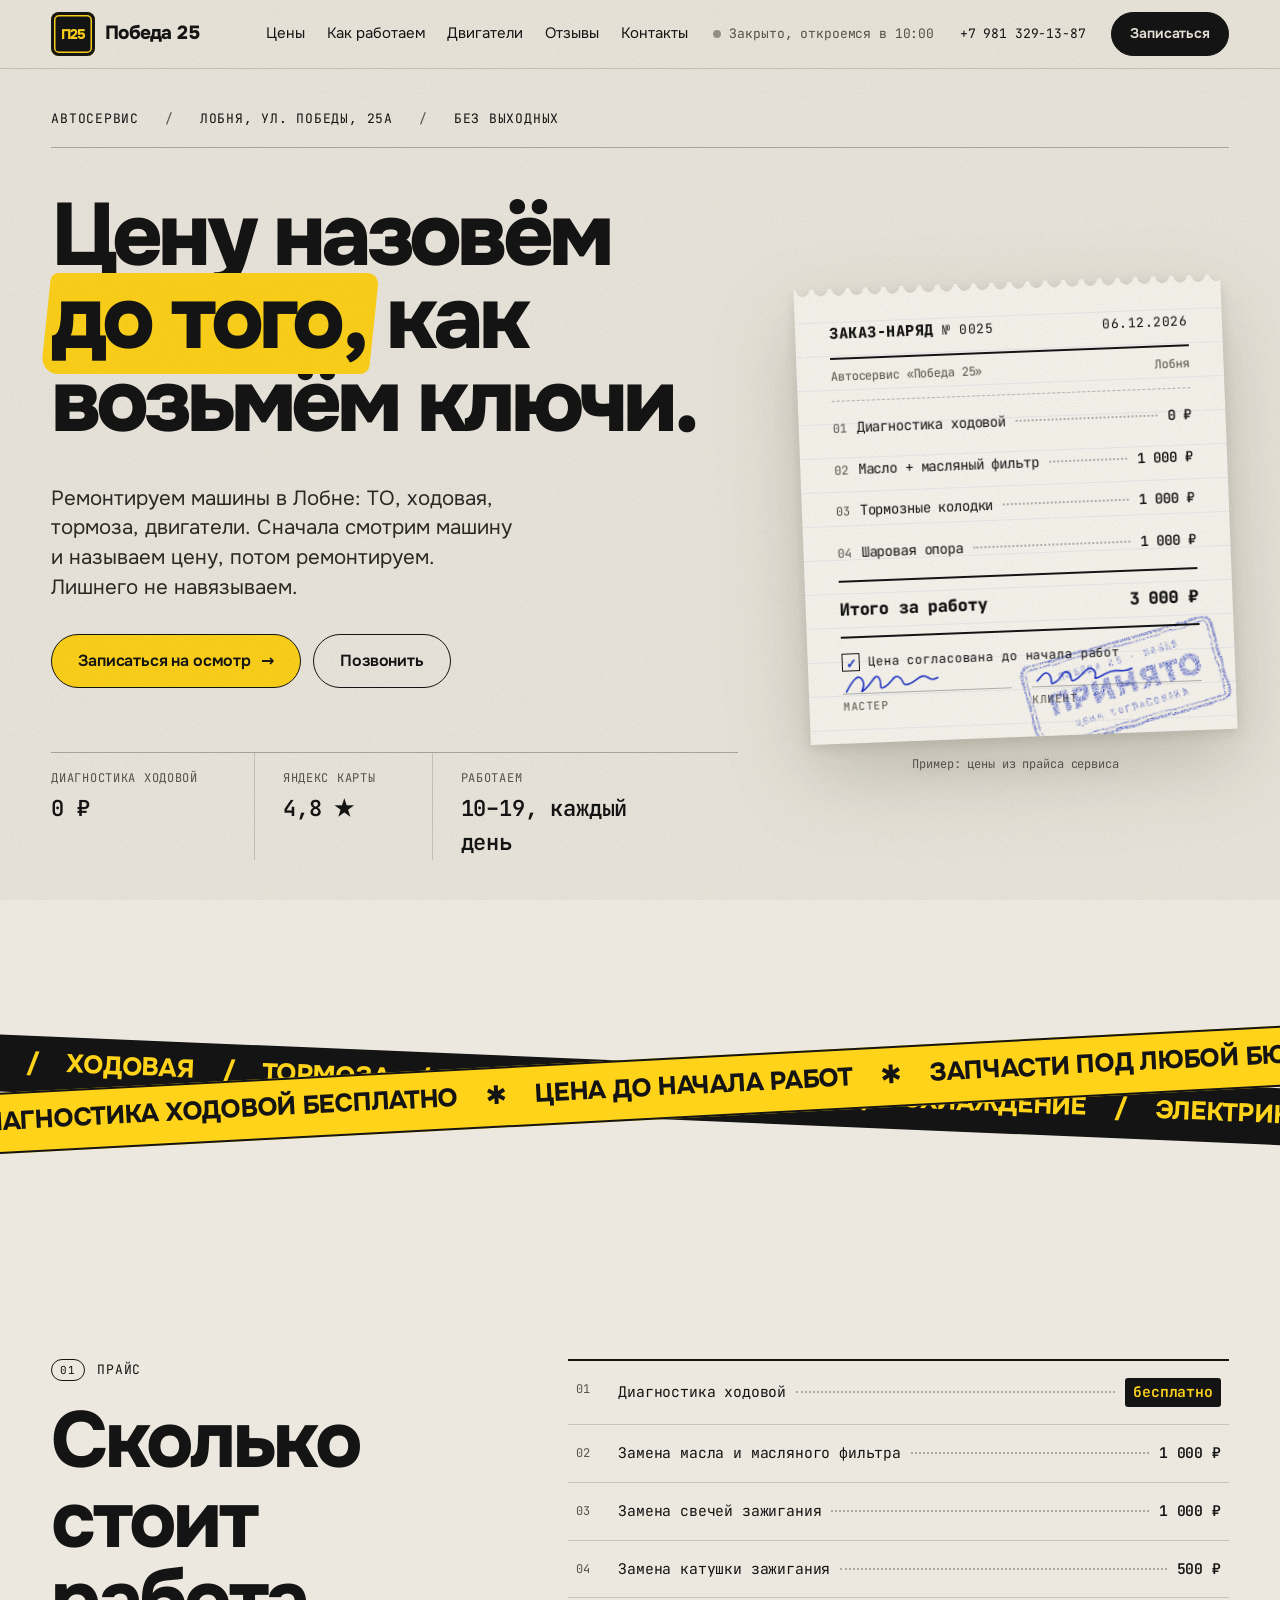
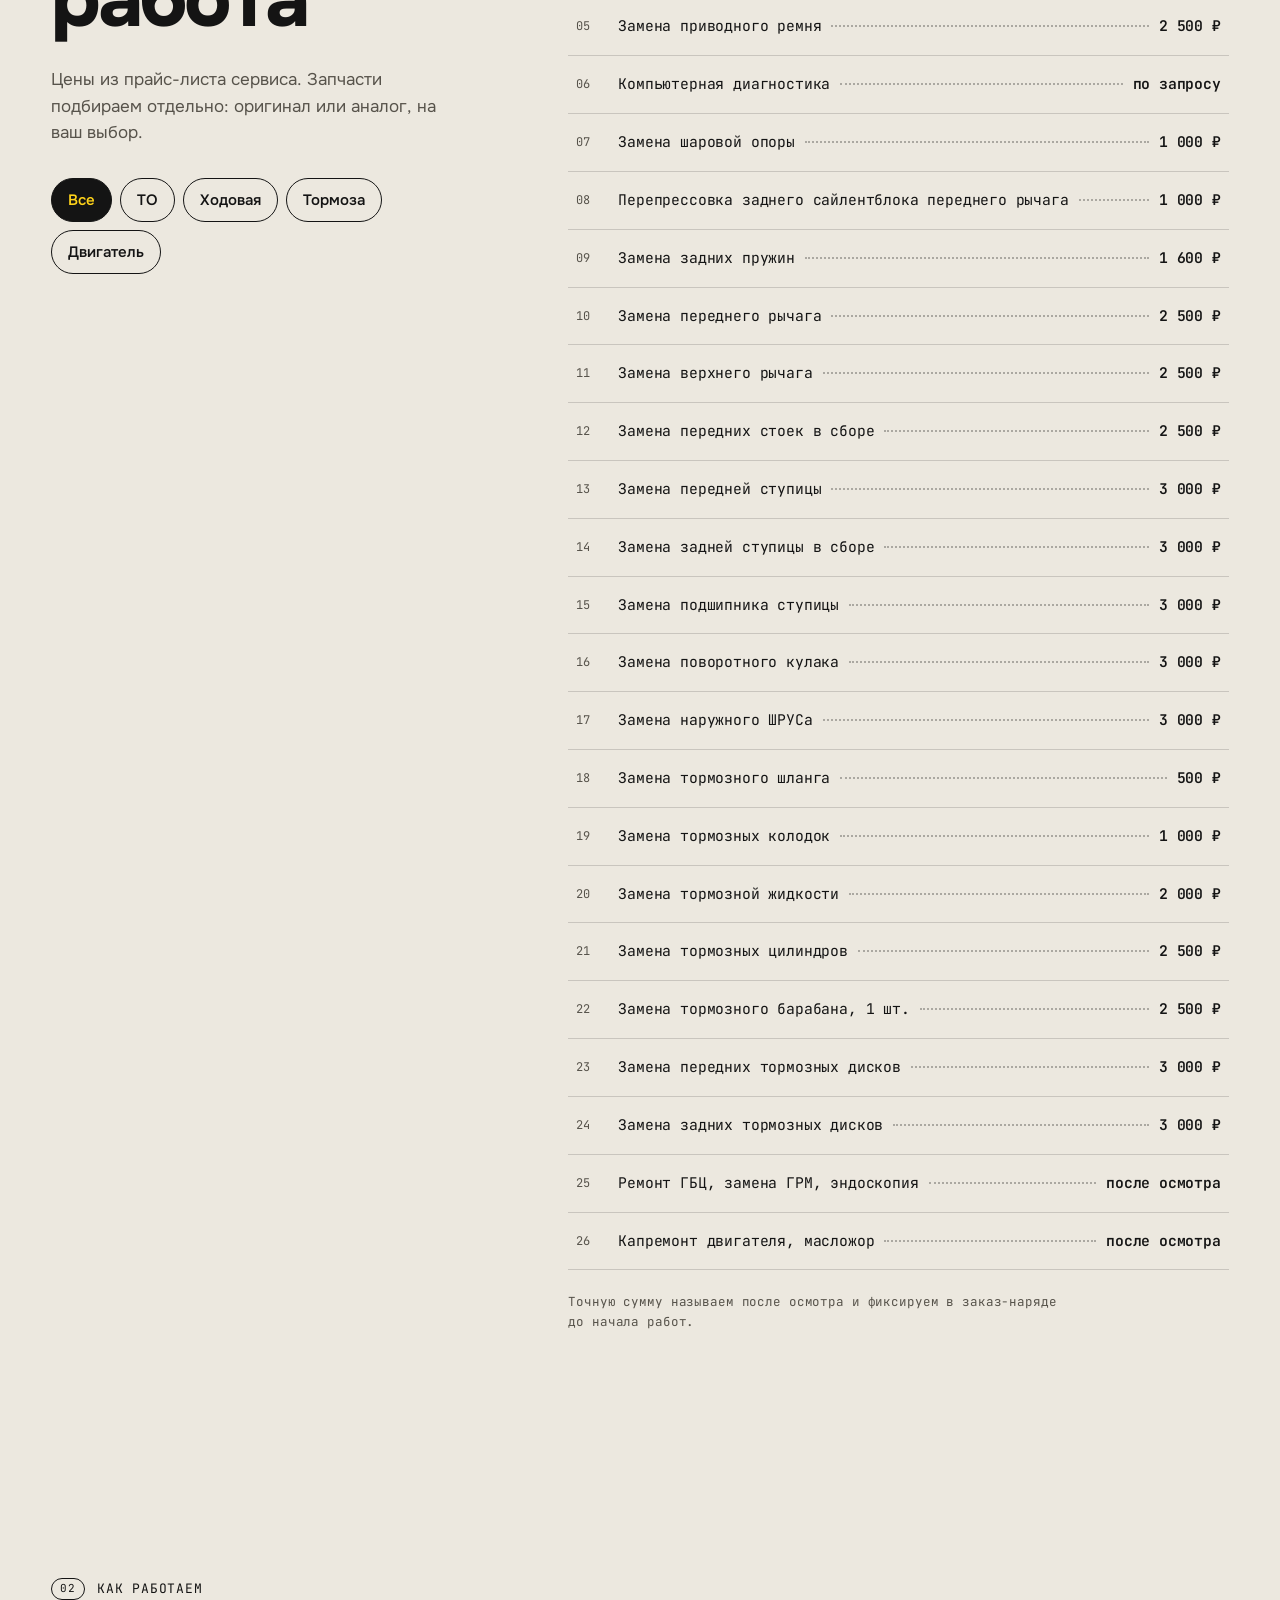
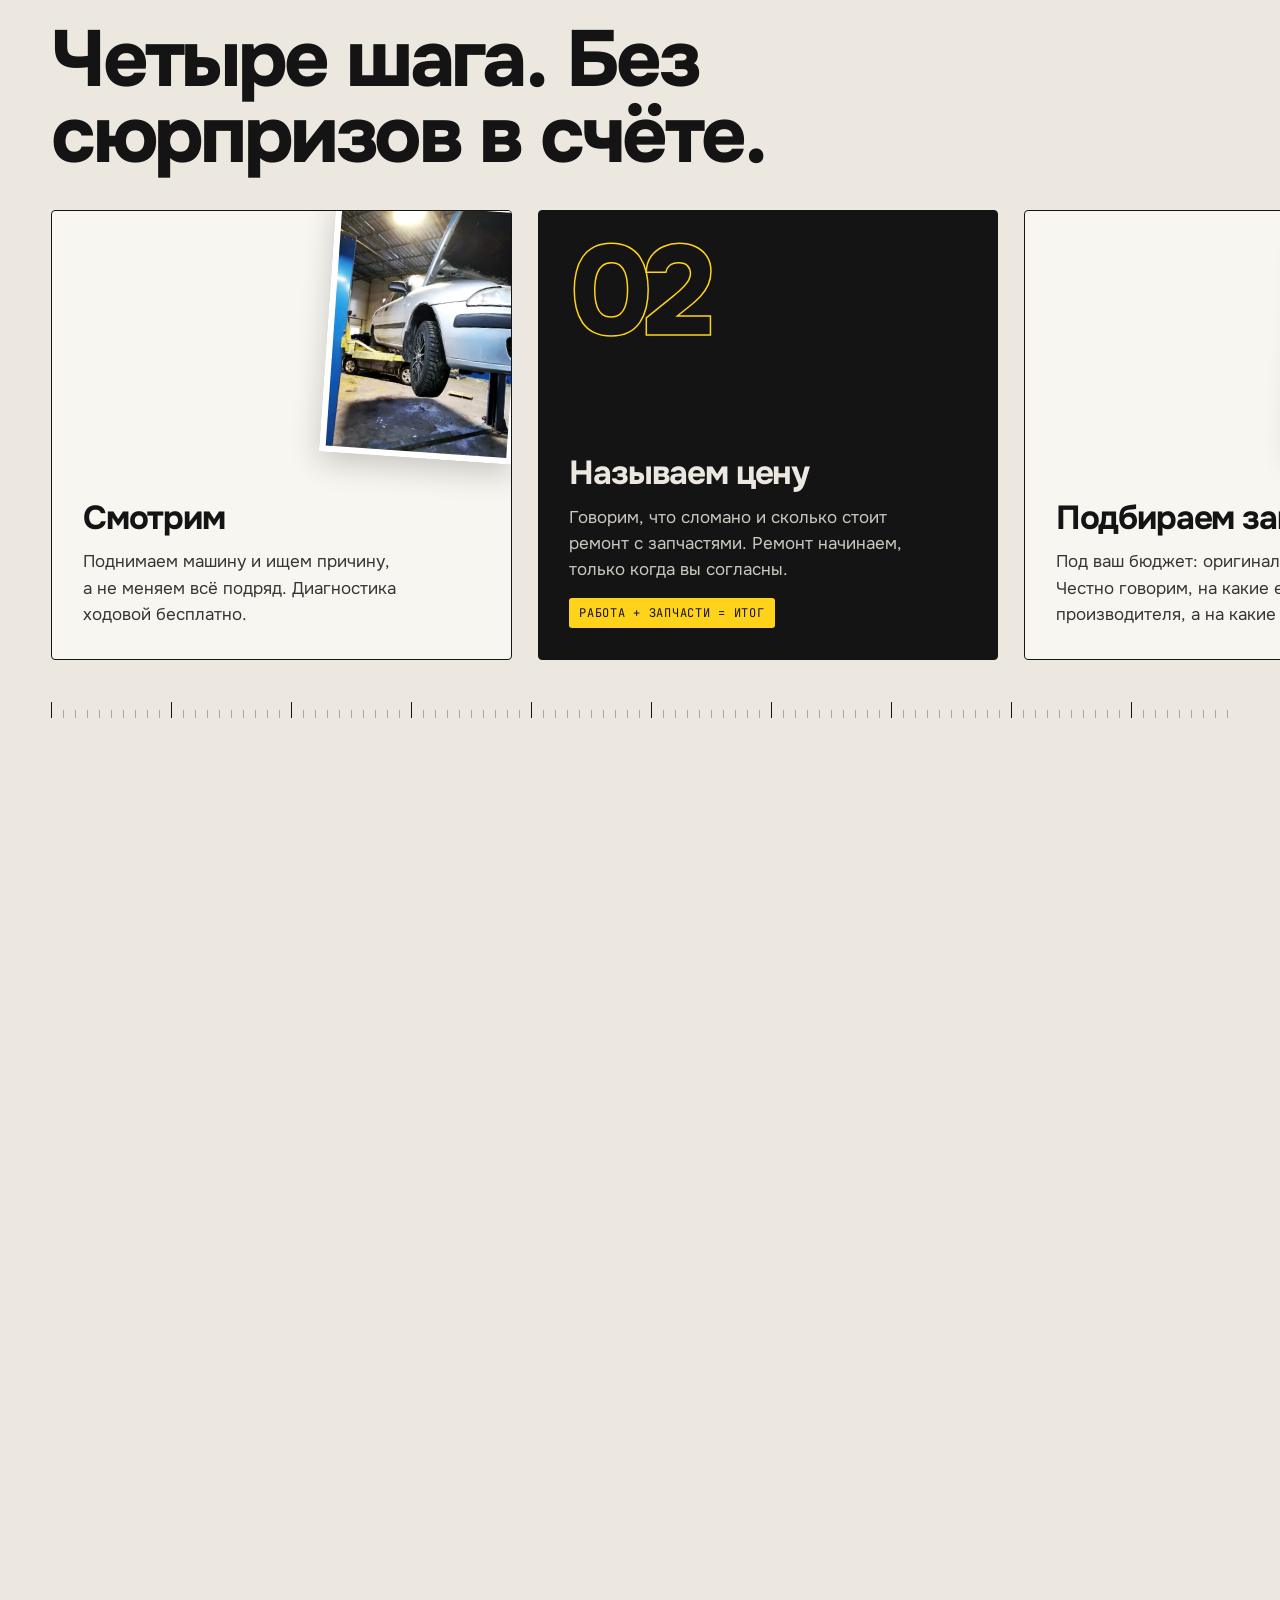
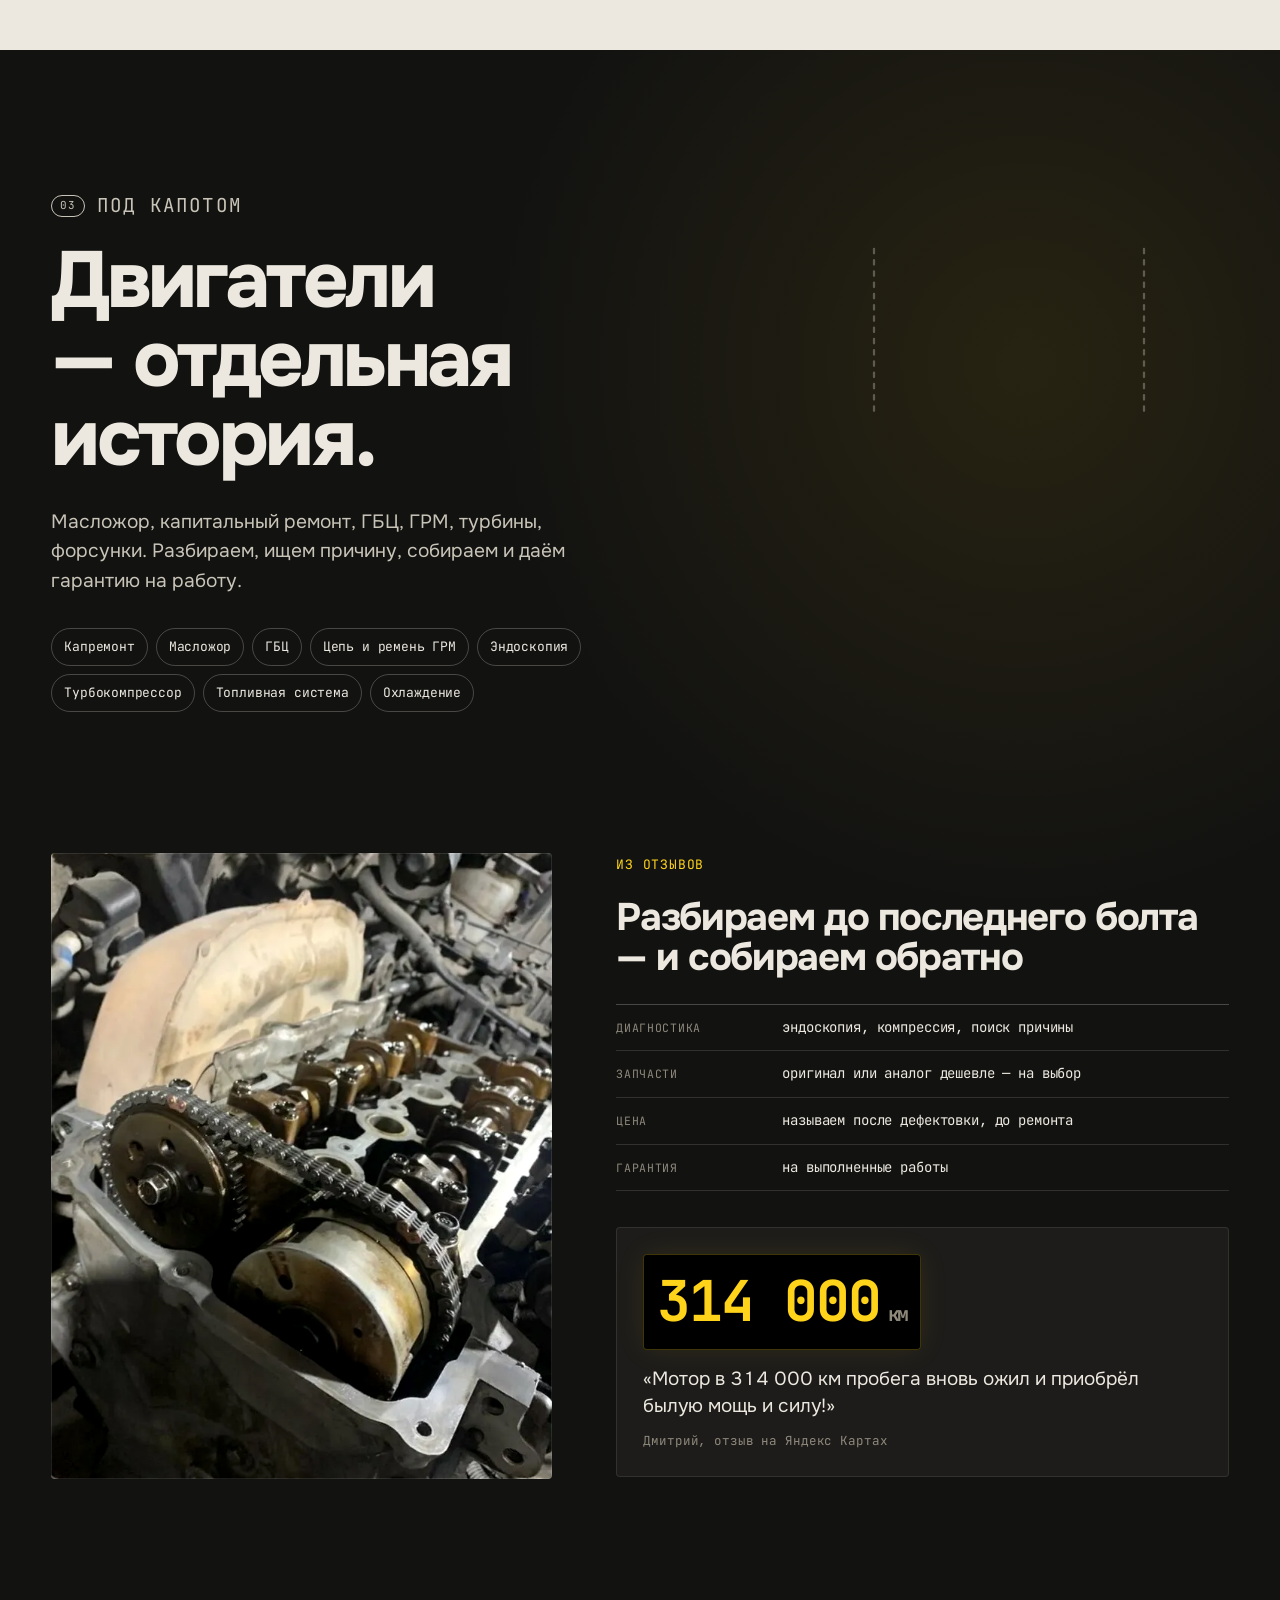
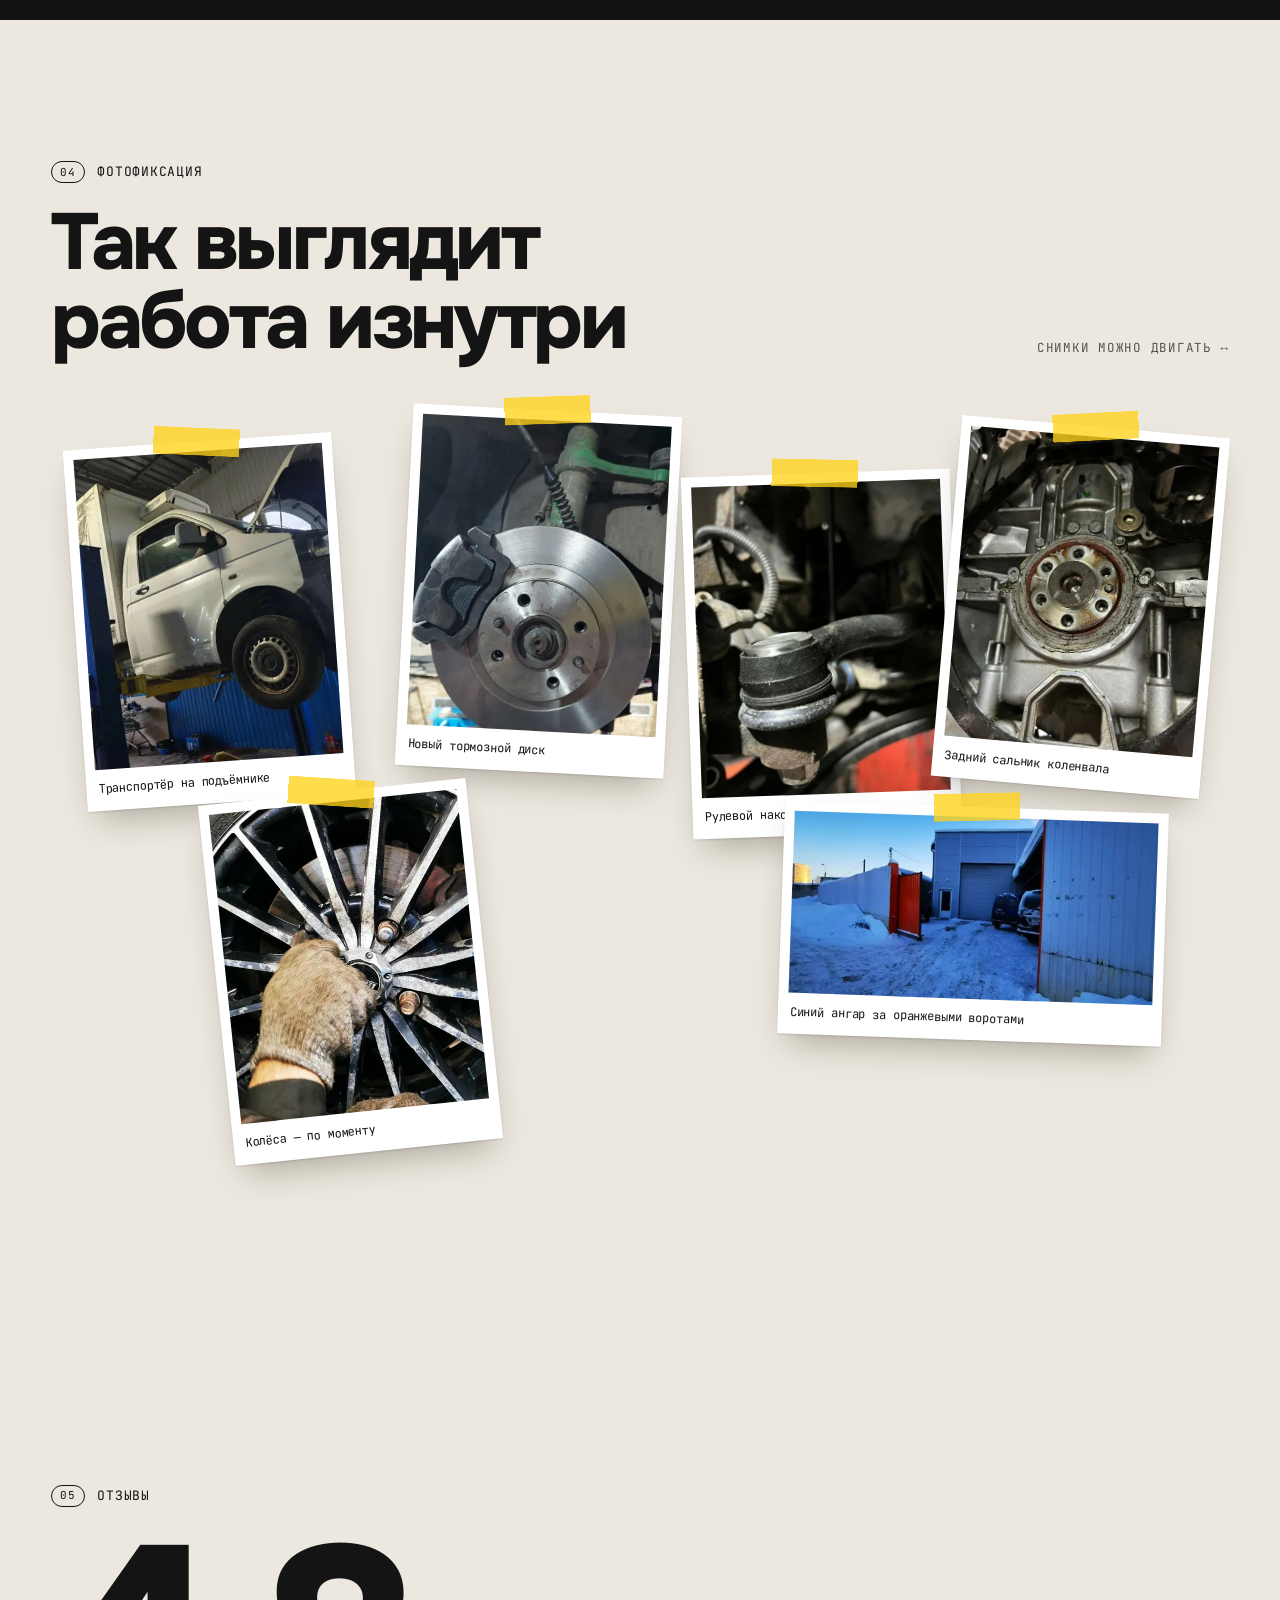
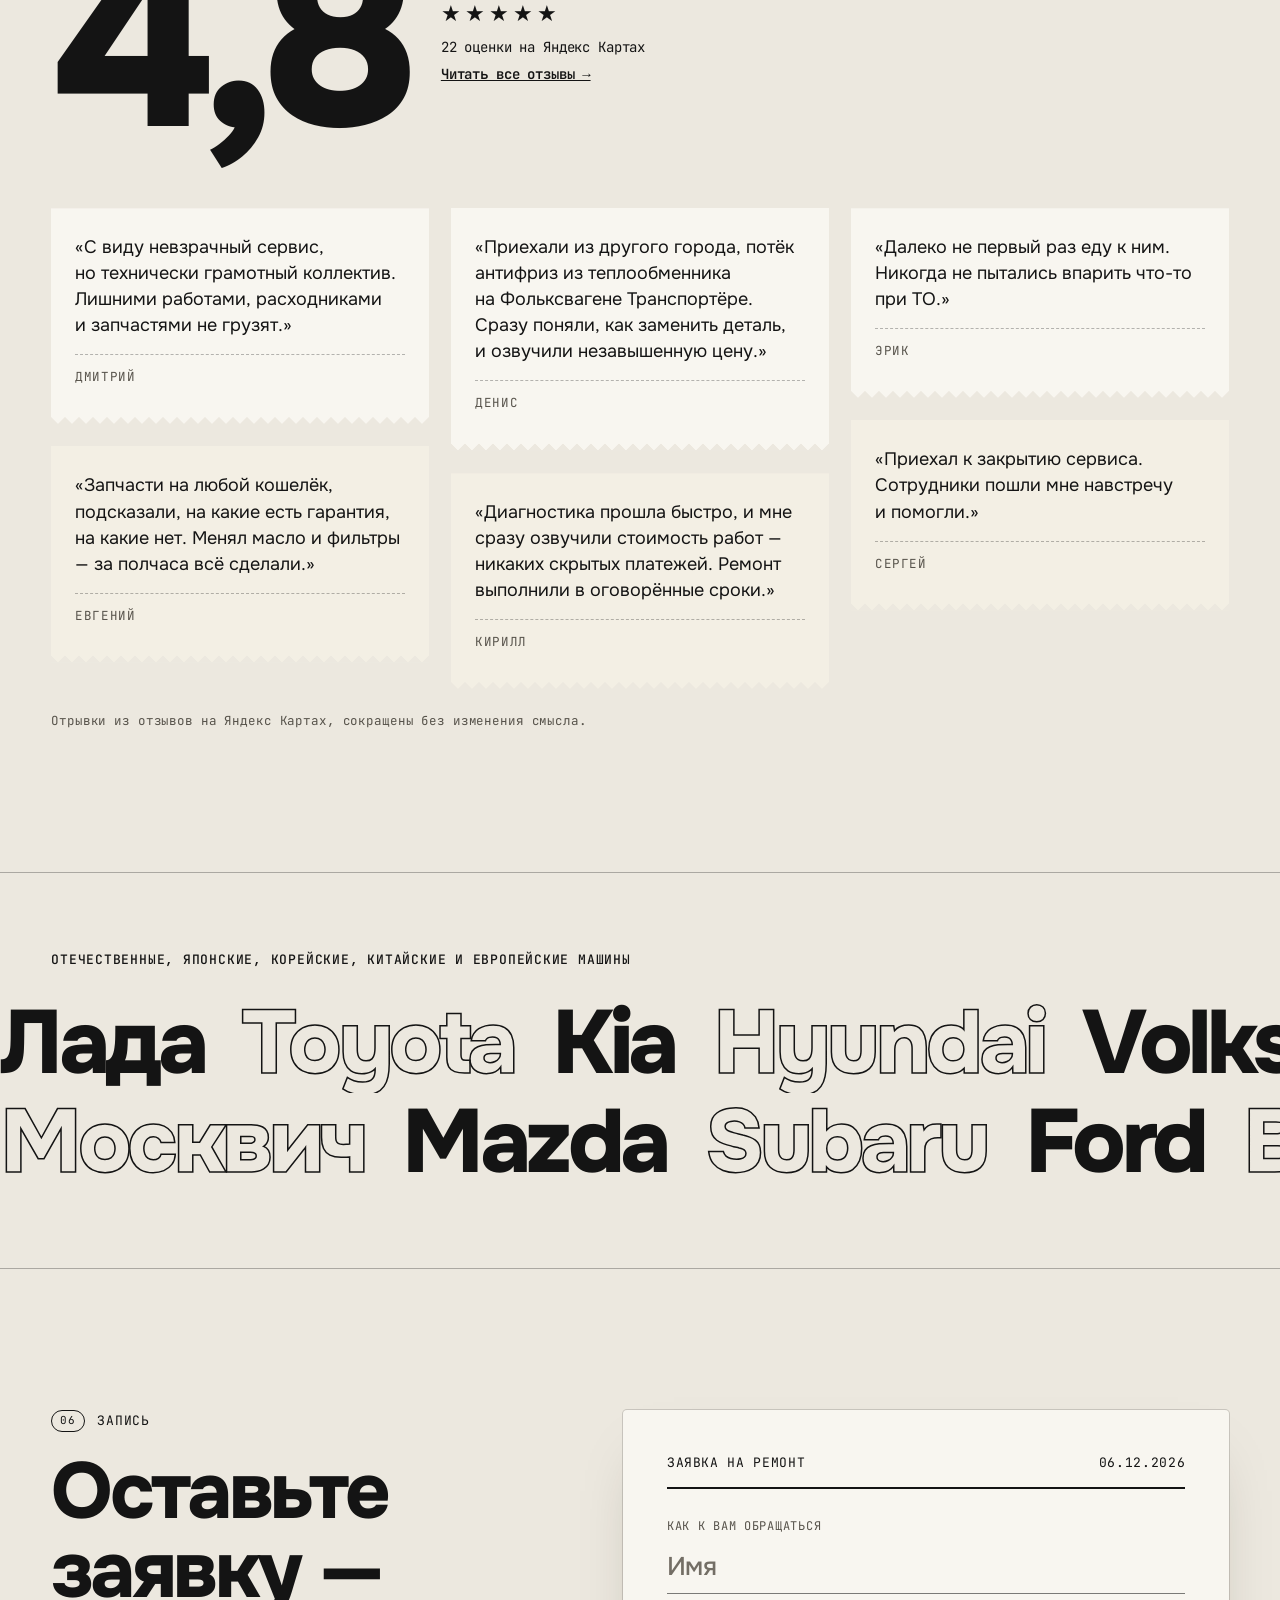
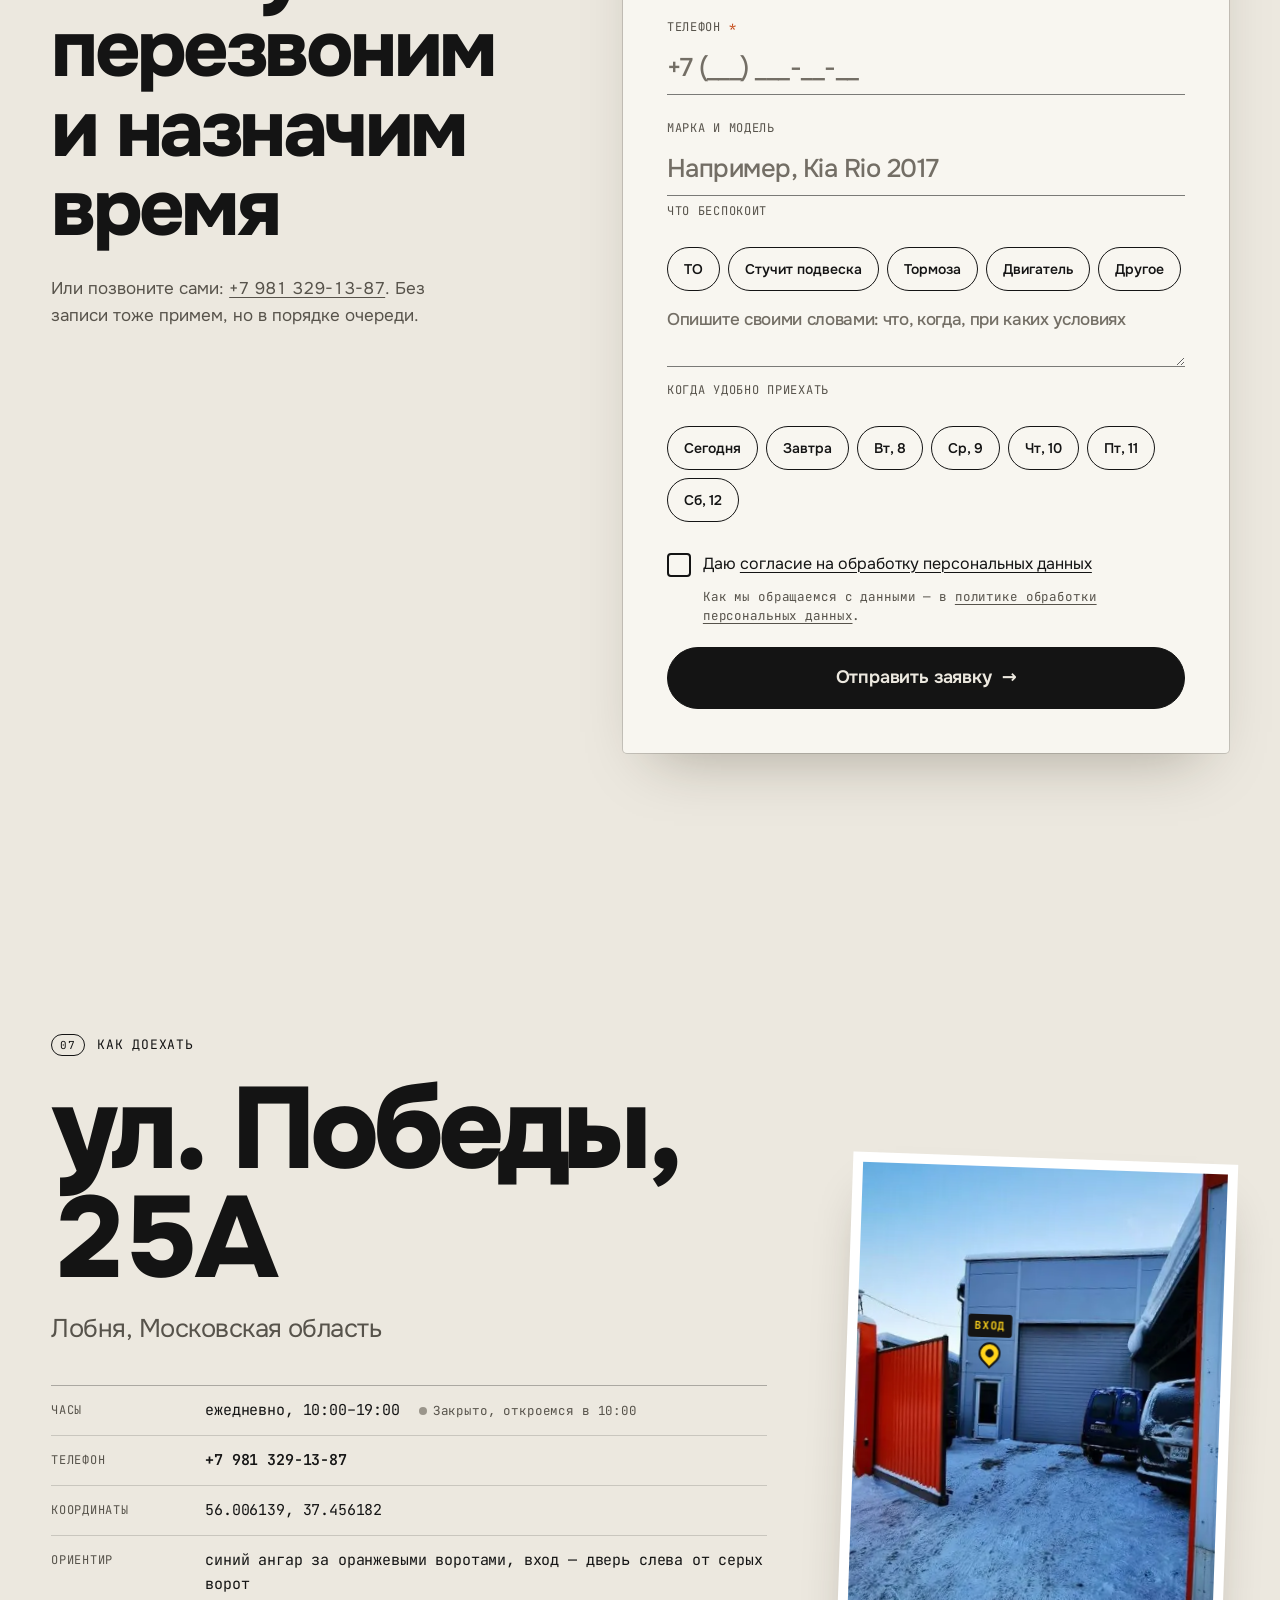
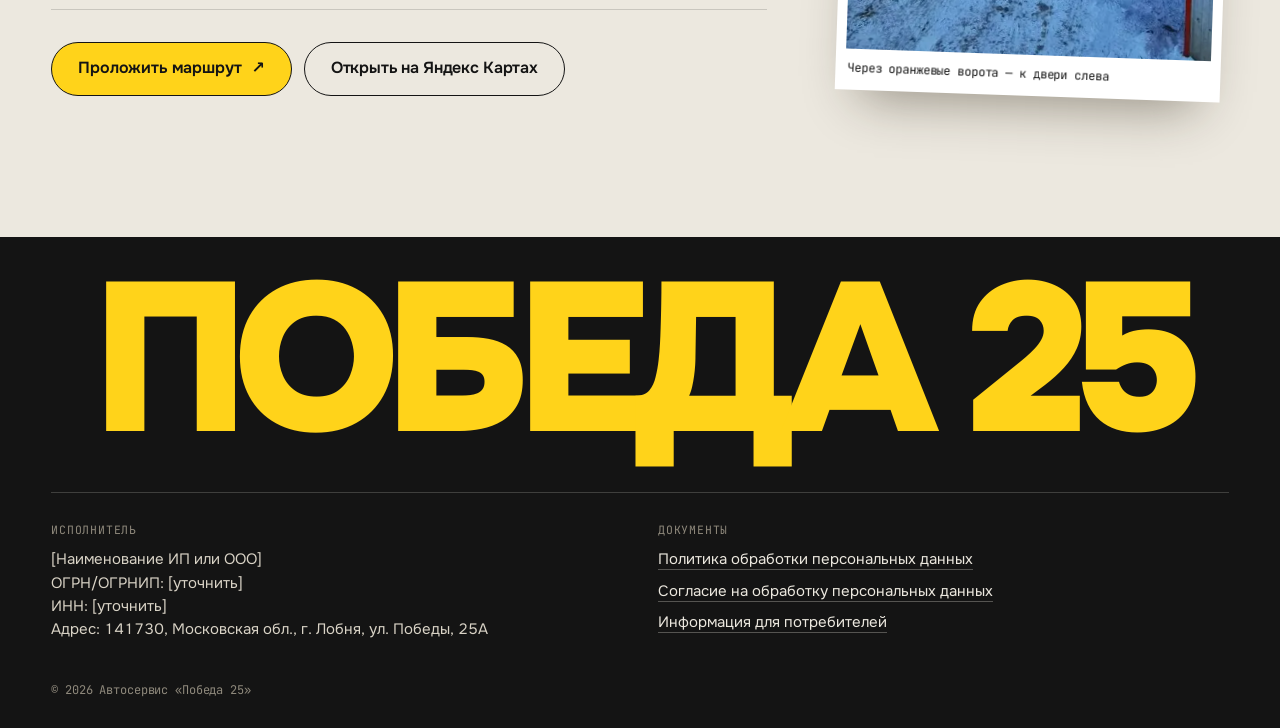
==== index.html @ c051eab8 "Сайт автосервиса «Победа 25»: демо-версия Одностраничник в стиле заказ-наряда: прайс с фильтром, шаг" ====
<!doctype html>
<html lang="ru" class="no-js">
<head>
  <meta charset="utf-8">
  <meta name="viewport" content="width=device-width, initial-scale=1, viewport-fit=cover">
  <title>Победа 25 — автосервис в Лобне. Цену называем до ремонта</title>
  <meta name="description" content="Автосервис «Победа 25» в Лобне, ул. Победы, 25А. ТО, ходовая, тормоза, ремонт двигателей. Диагностика ходовой бесплатно. Ежедневно 10:00–19:00.">
  <!-- Демонстрационная версия: не индексировать до согласования с владельцем -->
  <meta name="robots" content="noindex, nofollow">
  <meta name="theme-color" content="#ECE8DF">
  <meta property="og:title" content="Победа 25 — автосервис в Лобне">
  <meta property="og:description" content="Цену назовём до того, как возьмём ключи. ТО, ходовая, тормоза, двигатели.">
  <meta property="og:type" content="website">
  <meta property="og:locale" content="ru_RU">
  <link rel="icon" href="assets/img/favicon.svg" type="image/svg+xml">
  <link rel="preload" href="assets/fonts/onest-cyrillic-wght-normal.woff2" as="font" type="font/woff2" crossorigin>
  <link rel="preload" href="assets/fonts/jetbrains-mono-cyrillic-wght-normal.woff2" as="font" type="font/woff2" crossorigin>
  <link rel="stylesheet" href="assets/css/style.css?v=11">
  <script type="application/ld+json">
  {
    "@context": "https://schema.org",
    "@type": "AutoRepair",
    "name": "Победа 25",
    "telephone": "+7 981 329-13-87",
    "address": {"@type": "PostalAddress", "streetAddress": "ул. Победы, 25А", "addressLocality": "Лобня", "addressRegion": "Московская область", "addressCountry": "RU"},
    "geo": {"@type": "GeoCoordinates", "latitude": 56.006139, "longitude": 37.456182},
    "openingHoursSpecification": [{"@type": "OpeningHoursSpecification", "dayOfWeek": ["Monday","Tuesday","Wednesday","Thursday","Friday","Saturday","Sunday"], "opens": "10:00", "closes": "19:00"}]
  }
  </script>
</head>
<body>
  <svg width="0" height="0" style="position:absolute" aria-hidden="true" focusable="false">
    <filter id="ink" x="-10%" y="-10%" width="120%" height="120%">
      <feTurbulence type="fractalNoise" baseFrequency=".9" numOctaves="2" seed="7" result="n"/>
      <feColorMatrix in="n" type="matrix" values="0 0 0 0 0  0 0 0 0 0  0 0 0 0 0  0 0 0 -2.4 1.6" result="a"/>
      <feComposite in="SourceGraphic" in2="a" operator="in" result="c"/>
      <feTurbulence type="turbulence" baseFrequency=".04" numOctaves="2" seed="3" result="w"/>
      <feDisplacementMap in="c" in2="w" scale="2.2" xChannelSelector="R" yChannelSelector="G"/>
    </filter>
  </svg>
  <a class="skip" href="#main">Перейти к содержанию</a>
  <div class="progress" aria-hidden="true"><span></span></div>

  <!-- ============ ШАПКА ============ -->
  <header class="top" id="top">
    <a class="brand" href="#top" aria-label="Победа 25 — в начало страницы">
      <span class="brand__mark" aria-hidden="true">П25</span>
      <span class="brand__name">Победа&nbsp;25</span>
    </a>
    <nav class="top__nav" aria-label="Разделы">
      <a href="#price">Цены</a>
      <a href="#how">Как работаем</a>
      <a href="#engine">Двигатели</a>
      <a href="#reviews">Отзывы</a>
      <a href="#contacts">Контакты</a>
    </nav>
    <div class="top__status mono" data-status>
      <i class="dot" aria-hidden="true"></i><span>Ежедневно 10:00–19:00</span>
    </div>
    <a class="top__phone mono" href="tel:+79813291387">+7 981 329-13-87</a>
    <a class="btn btn--small btn--ink magnetic" href="#booking">Записаться</a>
  </header>

  <main id="main">

    <!-- ============ ПЕРВЫЙ ЭКРАН ============ -->
    <section class="hero" aria-labelledby="hero-title">
      <div class="hero__meta mono">
        <span>Автосервис</span><span>Лобня, ул. Победы, 25А</span><span>Без выходных</span>
      </div>

      <div class="hero__grid">
        <div class="hero__text">
          <h1 id="hero-title" class="hero__title" data-split>
            Цену назовём <mark class="marker">до&nbsp;того,</mark> как возьмём ключи.
          </h1>
          <p class="hero__lead" data-reveal>
            Ремонтируем машины в&nbsp;Лобне: ТО, ходовая, тормоза, двигатели. Сначала смотрим машину и&nbsp;называем цену, потом ремонтируем. Лишнего не&nbsp;навязываем.
          </p>
          <div class="hero__cta" data-reveal>
            <a class="btn btn--signal magnetic" href="#booking">Записаться на&nbsp;осмотр <span aria-hidden="true">→</span></a>
            <a class="btn btn--ghost" href="tel:+79813291387">Позвонить</a>
          </div>
          <dl class="hero__facts mono" data-reveal>
            <div><dt>Диагностика ходовой</dt><dd>0&nbsp;₽</dd></div>
            <div><dt>Яндекс Карты</dt><dd><span data-count="4.8" data-decimals="1">4,8</span>&nbsp;★</dd></div>
            <div><dt>Работаем</dt><dd>10–19, каждый день</dd></div>
          </dl>
        </div>

        <!-- Заказ-наряд -->
        <div class="hero__docket">
          <article class="docket" data-docket aria-label="Пример заказ-наряда">
            <header class="docket__head mono">
              <div><b>Заказ-наряд</b> № 0025</div>
              <div data-today>—</div>
            </header>
            <div class="docket__sub mono"><span>Автосервис «Победа 25»</span><span>Лобня</span></div>
            <ol class="docket__lines mono">
              <li><span class="n">01</span><span class="t">Диагностика ходовой</span><span class="d"></span><span class="p">0 ₽</span></li>
              <li><span class="n">02</span><span class="t">Масло + масляный фильтр</span><span class="d"></span><span class="p">1 000 ₽</span></li>
              <li><span class="n">03</span><span class="t">Тормозные колодки</span><span class="d"></span><span class="p">1 000 ₽</span></li>
              <li><span class="n">04</span><span class="t">Шаровая опора</span><span class="d"></span><span class="p">1 000 ₽</span></li>
            </ol>
            <div class="docket__total mono"><span>Итого за работу</span><span>3 000 ₽</span></div>
            <div class="docket__agree mono"><span class="box" aria-hidden="true">✓</span> Цена согласована до начала работ</div>
            <footer class="docket__sign mono">
              <div>Мастер
                <svg viewBox="0 0 120 34" aria-hidden="true"><path class="sig" d="M4 24c8-14 14-20 18-12s-6 16 2 10 12-18 16-12-2 14 6 10 10-14 16-10 2 10 10 8 12-10 18-8 6 6 14 2"/></svg>
              </div>
              <div>Клиент
                <svg viewBox="0 0 120 34" aria-hidden="true"><path class="sig sig--2" d="M6 20c6-6 10-12 14-6s-2 12 6 8 8-14 14-10 0 12 8 8 14-16 20-10-4 12 6 8 10-6 18-6 10 2 18-2"/></svg>
              </div>
            </footer>
            <div class="stamp" aria-hidden="true">
              <span class="stamp__top">Победа 25 · Лобня</span>
              <span class="stamp__main">Принято</span>
              <span class="stamp__bot">цена согласована</span>
            </div>
          </article>
          <p class="hero__note mono">Пример: цены из прайса сервиса</p>
        </div>
      </div>
    </section>

    <!-- ============ ЛЕНТЫ ============ -->
    <div class="tapes" aria-hidden="true">
      <div class="tape tape--signal"><div class="tape__track">
        <span>Диагностика ходовой бесплатно</span><span>✱</span><span>Цена до начала работ</span><span>✱</span><span>Запчасти под любой бюджет</span><span>✱</span><span>Ежедневно 10:00–19:00</span><span>✱</span>
        <span>Диагностика ходовой бесплатно</span><span>✱</span><span>Цена до начала работ</span><span>✱</span><span>Запчасти под любой бюджет</span><span>✱</span><span>Ежедневно 10:00–19:00</span><span>✱</span>
      </div></div>
      <div class="tape tape--ink"><div class="tape__track tape__track--rev">
        <span>ТО</span><span>/</span><span>Ходовая</span><span>/</span><span>Тормоза</span><span>/</span><span>Двигатели</span><span>/</span><span>Сцепление</span><span>/</span><span>Охлаждение</span><span>/</span><span>Электрика</span><span>/</span>
        <span>ТО</span><span>/</span><span>Ходовая</span><span>/</span><span>Тормоза</span><span>/</span><span>Двигатели</span><span>/</span><span>Сцепление</span><span>/</span><span>Охлаждение</span><span>/</span><span>Электрика</span><span>/</span>
      </div></div>
    </div>

    <!-- ============ ПРАЙС ============ -->
    <section class="price section" id="price" aria-labelledby="price-title">
      <div class="price__side">
        <p class="eyebrow mono"><span>01</span> Прайс</p>
        <h2 id="price-title" class="h2" data-split>Сколько стоит работа</h2>
        <p class="muted" data-reveal>Цены из прайс-листа сервиса. Запчасти подбираем отдельно: оригинал или аналог, на ваш выбор.</p>
        <div class="filters" role="group" aria-label="Фильтр по виду работ" data-reveal>
          <button class="chip is-on" data-filter="all" aria-pressed="true">Все</button>
          <button class="chip" data-filter="to" aria-pressed="false">ТО</button>
          <button class="chip" data-filter="hod" aria-pressed="false">Ходовая</button>
          <button class="chip" data-filter="tor" aria-pressed="false">Тормоза</button>
          <button class="chip" data-filter="dvs" aria-pressed="false">Двигатель</button>
        </div>
      </div>

      <div class="price__list">
        <ul class="ledger mono" data-ledger>
          <li data-cat="hod" class="is-free"><span class="t">Диагностика ходовой</span><span class="d"></span><span class="p">бесплатно</span></li>
          <li data-cat="to"><span class="t">Замена масла и масляного фильтра</span><span class="d"></span><span class="p">1 000 ₽</span></li>
          <li data-cat="to"><span class="t">Замена свечей зажигания</span><span class="d"></span><span class="p">1 000 ₽</span></li>
          <li data-cat="to"><span class="t">Замена катушки зажигания</span><span class="d"></span><span class="p">500 ₽</span></li>
          <li data-cat="to"><span class="t">Замена приводного ремня</span><span class="d"></span><span class="p">2 500 ₽</span></li>
          <li data-cat="to"><span class="t">Компьютерная диагностика</span><span class="d"></span><span class="p">по запросу</span></li>
          <li data-cat="hod"><span class="t">Замена шаровой опоры</span><span class="d"></span><span class="p">1 000 ₽</span></li>
          <li data-cat="hod"><span class="t">Перепрессовка заднего сайлентблока переднего рычага</span><span class="d"></span><span class="p">1 000 ₽</span></li>
          <li data-cat="hod"><span class="t">Замена задних пружин</span><span class="d"></span><span class="p">1 600 ₽</span></li>
          <li data-cat="hod"><span class="t">Замена переднего рычага</span><span class="d"></span><span class="p">2 500 ₽</span></li>
          <li data-cat="hod"><span class="t">Замена верхнего рычага</span><span class="d"></span><span class="p">2 500 ₽</span></li>
          <li data-cat="hod"><span class="t">Замена передних стоек в сборе</span><span class="d"></span><span class="p">2 500 ₽</span></li>
          <li data-cat="hod"><span class="t">Замена передней ступицы</span><span class="d"></span><span class="p">3 000 ₽</span></li>
          <li data-cat="hod"><span class="t">Замена задней ступицы в сборе</span><span class="d"></span><span class="p">3 000 ₽</span></li>
          <li data-cat="hod"><span class="t">Замена подшипника ступицы</span><span class="d"></span><span class="p">3 000 ₽</span></li>
          <li data-cat="hod"><span class="t">Замена поворотного кулака</span><span class="d"></span><span class="p">3 000 ₽</span></li>
          <li data-cat="hod"><span class="t">Замена наружного ШРУСа</span><span class="d"></span><span class="p">3 000 ₽</span></li>
          <li data-cat="tor"><span class="t">Замена тормозного шланга</span><span class="d"></span><span class="p">500 ₽</span></li>
          <li data-cat="tor"><span class="t">Замена тормозных колодок</span><span class="d"></span><span class="p">1 000 ₽</span></li>
          <li data-cat="tor"><span class="t">Замена тормозной жидкости</span><span class="d"></span><span class="p">2 000 ₽</span></li>
          <li data-cat="tor"><span class="t">Замена тормозных цилиндров</span><span class="d"></span><span class="p">2 500 ₽</span></li>
          <li data-cat="tor"><span class="t">Замена тормозного барабана, 1 шт.</span><span class="d"></span><span class="p">2 500 ₽</span></li>
          <li data-cat="tor"><span class="t">Замена передних тормозных дисков</span><span class="d"></span><span class="p">3 000 ₽</span></li>
          <li data-cat="tor"><span class="t">Замена задних тормозных дисков</span><span class="d"></span><span class="p">3 000 ₽</span></li>
          <li data-cat="dvs"><span class="t">Ремонт ГБЦ, замена ГРМ, эндоскопия</span><span class="d"></span><span class="p">после осмотра</span></li>
          <li data-cat="dvs"><span class="t">Капремонт двигателя, масложор</span><span class="d"></span><span class="p">после осмотра</span></li>
        </ul>
        <p class="fine mono">Точную сумму называем после осмотра и&nbsp;фиксируем в&nbsp;заказ-наряде до&nbsp;начала работ.</p>
      </div>
    </section>

    <!-- ============ КАК РАБОТАЕМ (горизонтальный скролл) ============ -->
    <section class="how" id="how" aria-labelledby="how-title">
      <div class="how__sticky">
        <div class="how__head">
          <p class="eyebrow mono"><span>02</span> Как работаем</p>
          <h2 id="how-title" class="h2">Четыре шага. Без сюрпризов в&nbsp;счёте.</h2>
        </div>
        <ol class="how__track" data-track>
          <li class="step">
            <span class="step__n" aria-hidden="true">01</span>
            <h3>Смотрим</h3>
            <p>Поднимаем машину и&nbsp;ищем причину, а&nbsp;не&nbsp;меняем всё подряд. Диагностика ходовой бесплатно.</p>
            <img src="assets/img/lift-sedan-s.webp" alt="Легковая машина на подъёмнике в боксе" loading="lazy" width="474" height="1024">
          </li>
          <li class="step">
            <span class="step__n" aria-hidden="true">02</span>
            <h3>Называем цену</h3>
            <p>Говорим, что сломано и&nbsp;сколько стоит ремонт с&nbsp;запчастями. Ремонт начинаем, только когда вы&nbsp;согласны.</p>
            <div class="step__tag mono">Работа + запчасти = итог</div>
          </li>
          <li class="step">
            <span class="step__n" aria-hidden="true">03</span>
            <h3>Подбираем запчасти</h3>
            <p>Под ваш бюджет: оригинал или аналог. Честно говорим, на&nbsp;какие есть гарантия производителя, а&nbsp;на&nbsp;какие нет.</p>
            <img src="assets/img/clutch-s.webp" alt="Новое сцепление, установленное на двигатель" loading="lazy" width="560" height="560">
          </li>
          <li class="step">
            <span class="step__n" aria-hidden="true">04</span>
            <h3>Отдаём машину</h3>
            <p>Показываем, что сделали, и&nbsp;подсказываем, на&nbsp;что обратить внимание дальше, чтобы следующий ремонт не&nbsp;стал внезапным.</p>
            <div class="step__tag mono">Заказ-наряд на руки</div>
          </li>
        </ol>
        <div class="how__ruler" aria-hidden="true"><span data-ruler></span></div>
      </div>
    </section>

    <!-- ============ ДВИГАТЕЛИ ============ -->
    <section class="engine" id="engine" aria-labelledby="engine-title">
      <div class="engine__grid section">
        <div class="engine__text">
          <p class="eyebrow mono eyebrow--dark"><span>03</span> Под капотом</p>
          <h2 id="engine-title" class="h2" data-split>Двигатели — отдельная история.</h2>
          <p data-reveal>Масложор, капитальный ремонт, ГБЦ, ГРМ, турбины, форсунки. Разбираем, ищем причину, собираем и&nbsp;даём гарантию на&nbsp;работу.</p>
          <ul class="tags mono" data-reveal>
            <li>Капремонт</li><li>Масложор</li><li>ГБЦ</li><li>Цепь и ремень ГРМ</li><li>Эндоскопия</li><li>Турбокомпрессор</li><li>Топливная система</li><li>Охлаждение</li>
          </ul>
        </div>
        <div class="engine__art" aria-hidden="true">
          <svg viewBox="0 0 320 420" class="piston" data-piston>
            <g class="draw">
              <rect x="70" y="30" width="180" height="150" rx="10"/>
              <line x1="70" y1="62" x2="250" y2="62"/><line x1="70" y1="78" x2="250" y2="78"/><line x1="70" y1="94" x2="250" y2="94"/>
              <circle cx="160" cy="140" r="20"/>
              <path d="M140 160 L122 330 a38 38 0 1 0 76 0 L180 160"/>
              <circle cx="160" cy="330" r="22"/>
              <circle cx="160" cy="330" r="8"/>
              <path d="M30 400 h260"/>
              <path d="M40 30 v150 M280 30 v150" class="dim"/>
            </g>
            <g class="labels mono">
              <text x="262" y="66">кольца</text>
              <text x="186" y="146">палец</text>
              <text x="210" y="300">шатун</text>
            </g>
          </svg>
        </div>
      </div>

      <article class="case section" aria-labelledby="case-title">
        <figure class="case__photo">
          <img src="assets/img/engine-timing.webp" alt="Открытая головка блока цилиндров: распредвалы и цепь ГРМ" loading="lazy" width="766" height="1024">
        </figure>
        <div class="case__body">
          <p class="eyebrow mono eyebrow--dark">Из отзывов</p>
          <h3 id="case-title" class="h3">Разбираем до последнего болта — и собираем обратно</h3>
          <dl class="spec mono">
            <div><dt>Диагностика</dt><dd>эндоскопия, компрессия, поиск причины</dd></div>
            <div><dt>Запчасти</dt><dd>оригинал или аналог дешевле — на выбор</dd></div>
            <div><dt>Цена</dt><dd>называем после дефектовки, до ремонта</dd></div>
            <div><dt>Гарантия</dt><dd>на выполненные работы</dd></div>
          </dl>
          <blockquote class="odo">
            <div class="odo__num mono"><span data-count="314000" data-format="int">314 000</span><small>км</small></div>
            <p>«Мотор в&nbsp;314&nbsp;000&nbsp;км пробега вновь ожил и&nbsp;приобрёл былую мощь и&nbsp;силу!»</p>
            <cite class="mono">Дмитрий, отзыв на Яндекс Картах</cite>
          </blockquote>
        </div>
      </article>
    </section>

    <!-- ============ ФОТО ============ -->
    <section class="photos section" aria-labelledby="photos-title">
      <div class="photos__head">
        <div>
          <p class="eyebrow mono"><span>04</span> Фотофиксация</p>
          <h2 id="photos-title" class="h2" data-split>Так выглядит работа изнутри</h2>
        </div>
        <p class="muted mono hint">Снимки можно двигать ↔</p>
      </div>
      <div class="board" data-board>
        <figure class="print" style="--r:-4deg;--x:2%;--y:4%"><img src="assets/img/lift-transporter-s.webp" alt="Фургон Volkswagen на подъёмнике" loading="lazy" width="560" height="420" draggable="false"><figcaption class="mono">Транспортёр на подъёмнике</figcaption></figure>
        <figure class="print" style="--r:3deg;--x:30%;--y:0%"><img src="assets/img/brake-disc-s.webp" alt="Новый тормозной диск и суппорт" loading="lazy" width="560" height="807" draggable="false"><figcaption class="mono">Новый тормозной диск</figcaption></figure>
        <figure class="print" style="--r:-2deg;--x:54%;--y:8%"><img src="assets/img/tie-rod-s.webp" alt="Рулевой наконечник крупным планом" loading="lazy" width="560" height="753" draggable="false"><figcaption class="mono">Рулевой наконечник</figcaption></figure>
        <figure class="print" style="--r:5deg;--x:76%;--y:2%"><img src="assets/img/engine-block-s.webp" alt="Блок двигателя со снятым сальником коленвала" loading="lazy" width="560" height="747" draggable="false"><figcaption class="mono">Задний сальник коленвала</figcaption></figure>
        <figure class="print" style="--r:-6deg;--x:14%;--y:48%"><img src="assets/img/wheel-s.webp" alt="Мастер затягивает колёсные болты" loading="lazy" width="471" height="1024" draggable="false"><figcaption class="mono">Колёса — по моменту</figcaption></figure>
        <figure class="print" style="--r:2deg;--x:62%;--y:50%"><img src="assets/img/outside-s.webp" alt="Синий ангар автосервиса с оранжевыми воротами зимой" loading="lazy" width="560" height="259" draggable="false"><figcaption class="mono">Синий ангар за оранжевыми воротами</figcaption></figure>
      </div>
    </section>

    <!-- ============ ОТЗЫВЫ ============ -->
    <section class="reviews section" id="reviews" aria-labelledby="reviews-title">
      <div class="reviews__head">
        <p class="eyebrow mono"><span>05</span> Отзывы</p>
        <div class="score">
          <span class="score__num" data-count="4.8" data-decimals="1">4,8</span>
          <div class="score__meta mono">
            <span class="stars" aria-hidden="true">★★★★★</span>
            <span>22 оценки на Яндекс Картах</span>
            <a href="https://yandex.ru/maps/org/pobeda_25/231018451470/reviews/" target="_blank" rel="noopener">Читать все отзывы →</a>
          </div>
        </div>
        <h2 id="reviews-title" class="visually-hidden">Отзывы клиентов</h2>
      </div>
      <div class="receipts">
        <blockquote class="receipt" data-reveal><p>С виду невзрачный сервис, но&nbsp;технически грамотный коллектив. Лишними работами, расходниками и&nbsp;запчастями не&nbsp;грузят.</p><cite class="mono">Дмитрий</cite></blockquote>
        <blockquote class="receipt receipt--tilt" data-reveal><p>Запчасти на&nbsp;любой кошелёк, подсказали, на&nbsp;какие есть гарантия, на&nbsp;какие нет. Менял масло и&nbsp;фильтры — за&nbsp;полчаса всё сделали.</p><cite class="mono">Евгений</cite></blockquote>
        <blockquote class="receipt" data-reveal><p>Приехали из&nbsp;другого города, потёк антифриз из&nbsp;теплообменника на&nbsp;Фольксвагене Транспортёре. Сразу поняли, как заменить деталь, и&nbsp;озвучили незавышенную цену.</p><cite class="mono">Денис</cite></blockquote>
        <blockquote class="receipt receipt--tilt" data-reveal><p>Диагностика прошла быстро, и&nbsp;мне сразу озвучили стоимость работ — никаких скрытых платежей. Ремонт выполнили в&nbsp;оговорённые сроки.</p><cite class="mono">Кирилл</cite></blockquote>
        <blockquote class="receipt" data-reveal><p>Далеко не&nbsp;первый раз еду к&nbsp;ним. Никогда не&nbsp;пытались впарить что-то при&nbsp;ТО.</p><cite class="mono">Эрик</cite></blockquote>
        <blockquote class="receipt receipt--tilt" data-reveal><p>Приехал к&nbsp;закрытию сервиса. Сотрудники пошли мне навстречу и&nbsp;помогли.</p><cite class="mono">Сергей</cite></blockquote>
      </div>
      <p class="fine mono">Отрывки из&nbsp;отзывов на&nbsp;Яндекс Картах, сокращены без изменения смысла.</p>
    </section>

    <!-- ============ МАРКИ ============ -->
    <section class="brands" aria-labelledby="brands-title">
      <h2 id="brands-title" class="brands__title mono">Отечественные, японские, корейские, китайские и европейские машины</h2>
      <div class="marquee" aria-hidden="true">
        <div class="marquee__track">
          <span>Лада</span><span class="o">Toyota</span><span>Kia</span><span class="o">Hyundai</span><span>Volkswagen</span><span class="o">Mitsubishi</span><span>Haval</span><span class="o">Chery</span><span>Geely</span><span class="o">Volvo</span><span>Nissan</span><span class="o">Škoda</span><span>Renault</span><span class="o">УАЗ</span>
          <span>Лада</span><span class="o">Toyota</span><span>Kia</span><span class="o">Hyundai</span><span>Volkswagen</span><span class="o">Mitsubishi</span><span>Haval</span><span class="o">Chery</span><span>Geely</span><span class="o">Volvo</span><span>Nissan</span><span class="o">Škoda</span><span>Renault</span><span class="o">УАЗ</span>
        </div>
      </div>
      <div class="marquee marquee--rev" aria-hidden="true">
        <div class="marquee__track">
          <span class="o">Москвич</span><span>Mazda</span><span class="o">Subaru</span><span>Ford</span><span class="o">BMW</span><span>Mercedes-Benz</span><span class="o">Audi</span><span>Changan</span><span class="o">Exeed</span><span>Jetour</span><span class="o">Tank</span><span>Lexus</span><span class="o">Honda</span><span>Opel</span>
          <span class="o">Москвич</span><span>Mazda</span><span class="o">Subaru</span><span>Ford</span><span class="o">BMW</span><span>Mercedes-Benz</span><span class="o">Audi</span><span>Changan</span><span class="o">Exeed</span><span>Jetour</span><span class="o">Tank</span><span>Lexus</span><span class="o">Honda</span><span>Opel</span>
        </div>
      </div>
    </section>

    <!-- ============ ЗАПИСЬ ============ -->
    <section class="booking section" id="booking" aria-labelledby="booking-title">
      <div class="booking__intro">
        <p class="eyebrow mono"><span>06</span> Запись</p>
        <h2 id="booking-title" class="h2" data-split>Оставьте заявку — перезвоним и&nbsp;назначим время</h2>
        <p class="muted" data-reveal>Или позвоните сами: <a class="link" href="tel:+79813291387">+7 981 329-13-87</a>. Без записи тоже примем, но&nbsp;в&nbsp;порядке очереди.</p>
      </div>

      <div class="blank" data-blank>
        <form class="blank__form" novalidate data-form>
          <header class="blank__head mono"><span>Заявка на ремонт</span><span data-today>—</span></header>

          <div class="field">
            <label for="f-name" class="mono">Как к вам обращаться</label>
            <input id="f-name" name="name" type="text" autocomplete="given-name" placeholder="Имя" maxlength="60">
          </div>

          <div class="field">
            <label for="f-phone" class="mono">Телефон <span class="req" aria-hidden="true">*</span></label>
            <input id="f-phone" name="phone" type="tel" inputmode="tel" autocomplete="tel" placeholder="+7 (___) ___-__-__" required aria-describedby="e-phone" data-phone>
            <p class="err" id="e-phone" role="alert"></p>
          </div>

          <div class="field">
            <label for="f-car" class="mono">Марка и модель</label>
            <input id="f-car" name="car" type="text" placeholder="Например, Kia Rio 2017" maxlength="80">
          </div>

          <fieldset class="field">
            <legend class="mono">Что беспокоит</legend>
            <div class="chips">
              <label class="chip"><input type="checkbox" name="what" value="ТО"><span>ТО</span></label>
              <label class="chip"><input type="checkbox" name="what" value="Ходовая"><span>Стучит подвеска</span></label>
              <label class="chip"><input type="checkbox" name="what" value="Тормоза"><span>Тормоза</span></label>
              <label class="chip"><input type="checkbox" name="what" value="Двигатель"><span>Двигатель</span></label>
              <label class="chip"><input type="checkbox" name="what" value="Другое"><span>Другое</span></label>
            </div>
            <textarea name="comment" rows="2" placeholder="Опишите своими словами: что, когда, при каких условиях" maxlength="600" aria-label="Описание проблемы"></textarea>
          </fieldset>

          <fieldset class="field">
            <legend class="mono">Когда удобно приехать</legend>
            <div class="chips" data-days></div>
          </fieldset>

          <div class="consent">
            <label class="check">
              <input type="checkbox" name="consent" required aria-describedby="e-consent">
              <span class="check__box" aria-hidden="true"></span>
              <span>Даю <a class="link" href="consent.html" target="_blank">согласие на&nbsp;обработку персональных данных</a></span>
            </label>
            <p class="err" id="e-consent" role="alert"></p>
            <p class="consent__note mono">Как мы обращаемся с&nbsp;данными — в&nbsp;<a class="link" href="privacy.html" target="_blank">политике обработки персональных данных</a>.</p>
          </div>

          <button class="btn btn--ink btn--wide magnetic" type="submit">Отправить заявку <span aria-hidden="true">→</span></button>
        </form>

        <div class="blank__done" data-done hidden tabindex="-1">
          <div class="stamp stamp--big" aria-hidden="true">
            <span class="stamp__top">Победа 25 · Лобня</span>
            <span class="stamp__main">Принято</span>
            <span class="stamp__bot" data-ticket>№ 0025</span>
          </div>
          <h3 class="h3">Заявка заполнена</h3>
          <p class="demo-note"><b>Это демонстрационная версия сайта:</b> заявка никуда не&nbsp;отправлена и&nbsp;нигде не&nbsp;сохранена. Чтобы записаться, позвоните: <a class="link" href="tel:+79813291387">+7 981 329-13-87</a>.</p>
          <button class="btn btn--ghost" type="button" data-again>Заполнить ещё раз</button>
        </div>
      </div>
    </section>

    <!-- ============ КОНТАКТЫ ============ -->
    <section class="contacts section" id="contacts" aria-labelledby="contacts-title">
      <div class="contacts__main">
        <p class="eyebrow mono"><span>07</span> Как доехать</p>
        <h2 id="contacts-title" class="contacts__addr" data-split>ул. Победы, 25А</h2>
        <p class="contacts__city">Лобня, Московская область</p>
        <dl class="kv mono">
          <div><dt>Часы</dt><dd>ежедневно, 10:00–19:00 <span class="live" data-status><i class="dot"></i><span></span></span></dd></div>
          <div><dt>Телефон</dt><dd><a href="tel:+79813291387">+7 981 329-13-87</a></dd></div>
          <div><dt>Координаты</dt><dd>56.006139, 37.456182</dd></div>
          <div><dt>Ориентир</dt><dd>синий ангар за оранжевыми воротами, вход — дверь слева от серых ворот</dd></div>
        </dl>
        <div class="hero__cta">
          <a class="btn btn--signal magnetic" href="https://yandex.ru/maps/?rtext=~56.006139%2C37.456182&amp;rtt=auto" target="_blank" rel="noopener">Проложить маршрут <span aria-hidden="true">↗</span></a>
          <a class="btn btn--ghost" href="https://yandex.ru/maps/org/pobeda_25/231018451470/" target="_blank" rel="noopener">Открыть на Яндекс Картах</a>
        </div>
      </div>
      <figure class="contacts__photo">
        <div class="shot">
          <img src="assets/img/outside-tall.webp" alt="Въезд в автосервис: оранжевые ворота, синий ангар, вход — дверь слева от серых ворот" loading="lazy" width="474" height="1024">
          <span class="pin" aria-hidden="true"></span>
          <span class="pin-label mono" aria-hidden="true">вход</span>
        </div>
        <figcaption class="mono">Через оранжевые ворота — к двери слева</figcaption>
      </figure>
    </section>
  </main>

  <!-- ============ ПОДВАЛ ============ -->
  <footer class="foot">
    <div class="foot__word" aria-hidden="true">ПОБЕДА 25</div>
    <div class="foot__grid">
      <div>
        <p class="mono foot__label">Исполнитель</p>
        <p data-todo>[Наименование ИП или ООО]<br>ОГРН/ОГРНИП: [уточнить]<br>ИНН: [уточнить]<br>Адрес: 141730, Московская обл., г.&nbsp;Лобня, ул.&nbsp;Победы, 25А</p>
      </div>
      <div>
        <p class="mono foot__label">Документы</p>
        <ul class="foot__links">
          <li><a href="privacy.html">Политика обработки персональных данных</a></li>
          <li><a href="consent.html">Согласие на обработку персональных данных</a></li>
          <li><a href="info.html">Информация для потребителей</a></li>
        </ul>
      </div>
    </div>
    <p class="foot__copy mono">© <span data-year>2026</span> Автосервис «Победа 25»</p>
  </footer>

  <script src="assets/js/main.js?v=11" defer></script>
</body>
</html>
---- assets/css/style.css ----
/* ==========================================================================
   Победа 25 — стили. Идея: сайт как бумажный заказ-наряд.
   Бумага, чёрная печать, жёлтый маркер (цвет их неоновой вывески), синие чернила штампа.
   ========================================================================== */

/* ---------- Шрифты (лежат локально, без обращений к сторонним серверам) ---------- */
@font-face { font-family: "Onest"; font-style: normal; font-display: swap; font-weight: 100 900;
  src: url(../fonts/onest-cyrillic-wght-normal.woff2) format("woff2-variations");
  unicode-range: U+0301,U+0400-045F,U+0490-0491,U+04B0-04B1,U+2116; }
@font-face { font-family: "Onest"; font-style: normal; font-display: swap; font-weight: 100 900;
  src: url(../fonts/onest-latin-ext-wght-normal.woff2) format("woff2-variations");
  unicode-range: U+0100-02BA,U+02BD-02C5,U+02C7-02CC,U+02CE-02D7,U+02DD-02FF,U+0304,U+0308,U+0329,U+1D00-1DBF,U+1E00-1E9F,U+1EF2-1EFF,U+2020,U+20A0-20AB,U+20AD-20C0,U+2113,U+2C60-2C7F,U+A720-A7FF; }
@font-face { font-family: "Onest"; font-style: normal; font-display: swap; font-weight: 100 900;
  src: url(../fonts/onest-latin-wght-normal.woff2) format("woff2-variations");
  unicode-range: U+0000-00FF,U+0131,U+0152-0153,U+02BB-02BC,U+02C6,U+02DA,U+02DC,U+0304,U+0308,U+0329,U+2000-206F,U+20AC,U+2122,U+2191,U+2193,U+2212,U+2215,U+FEFF,U+FFFD; }
@font-face { font-family: "JB Mono"; font-style: normal; font-display: swap; font-weight: 100 800;
  src: url(../fonts/jetbrains-mono-cyrillic-wght-normal.woff2) format("woff2-variations");
  unicode-range: U+0301,U+0400-045F,U+0490-0491,U+04B0-04B1,U+2116; }
@font-face { font-family: "JB Mono"; font-style: normal; font-display: swap; font-weight: 100 800;
  src: url(../fonts/jetbrains-mono-latin-ext-wght-normal.woff2) format("woff2-variations");
  unicode-range: U+0100-02BA,U+02BD-02C5,U+02C7-02CC,U+02CE-02D7,U+02DD-02FF,U+0304,U+0308,U+0329,U+1D00-1DBF,U+1E00-1E9F,U+1EF2-1EFF,U+2020,U+20A0-20AB,U+20AD-20C0,U+2113,U+2C60-2C7F,U+A720-A7FF; }
@font-face { font-family: "JB Mono"; font-style: normal; font-display: swap; font-weight: 100 800;
  src: url(../fonts/jetbrains-mono-latin-wght-normal.woff2) format("woff2-variations");
  unicode-range: U+0000-00FF,U+0131,U+0152-0153,U+02BB-02BC,U+02C6,U+02DA,U+02DC,U+0304,U+0308,U+0329,U+2000-206F,U+20AC,U+2122,U+2191,U+2193,U+2212,U+2215,U+FEFF,U+FFFD; }

/* ---------- Токены ---------- */
:root {
  --paper: #ECE8DF;
  --paper-2: #E2DDD1;
  --sheet: #F8F6F0;
  --ink: #141414;
  --ink-2: #57534B;
  --line: rgba(20, 20, 20, .16);
  --line-2: rgba(20, 20, 20, .3);
  --signal: #FFD31A;
  --signal-2: #F2C200;
  --stamp: #2338C9;
  --dark: #121211;
  --dark-2: #1D1C1A;
  --on-dark: #ECE8DF;

  --sans: "Onest", system-ui, -apple-system, "Segoe UI", Roboto, sans-serif;
  --mono: "JB Mono", ui-monospace, "Cascadia Mono", Consolas, monospace;

  --pad: clamp(18px, 4vw, 56px);
  --max: 1440px;
  --radius: 4px;
  --ease: cubic-bezier(.2, .7, .1, 1);
  --ease-back: cubic-bezier(.3, 1.5, .5, 1);
}

/* ---------- База ---------- */
*, *::before, *::after { box-sizing: border-box; }
html { -webkit-text-size-adjust: 100%; scroll-behavior: smooth; scroll-padding-top: 84px; }
body {
  margin: 0; background: var(--paper); color: var(--ink);
  font: 400 17px/1.55 var(--sans); font-feature-settings: "ss01", "tnum";
  -webkit-font-smoothing: antialiased; text-rendering: optimizeLegibility;
  overflow-x: clip;
}
/* бумажное зерно */
body::before {
  content: ""; position: fixed; inset: 0; pointer-events: none; z-index: 100;
  opacity: .42; mix-blend-mode: multiply;
  background-image: url("data:image/svg+xml,%3Csvg xmlns='http://www.w3.org/2000/svg' width='220' height='220'%3E%3Cfilter id='n'%3E%3CfeTurbulence type='fractalNoise' baseFrequency='.85' numOctaves='3' stitchTiles='stitch'/%3E%3CfeColorMatrix values='0 0 0 0 .45  0 0 0 0 .42  0 0 0 0 .36  0 0 0 .5 0'/%3E%3C/filter%3E%3Crect width='100%25' height='100%25' filter='url(%23n)'/%3E%3C/svg%3E");
}
[hidden] { display: none !important; }
main, .hero { overflow-x: clip; }
img { max-width: 100%; display: block; height: auto; }
a { color: inherit; }
h1, h2, h3, p, ul, ol, dl, dd, figure, blockquote { margin: 0; }
ul, ol { padding: 0; list-style: none; }
button { font: inherit; color: inherit; }
::selection { background: var(--signal); color: var(--ink); }
:focus-visible { outline: 3px solid var(--stamp); outline-offset: 3px; border-radius: 2px; }

.mono { font-family: var(--mono); font-feature-settings: "zero" 0; letter-spacing: -.01em; }
.muted { color: var(--ink-2); max-width: 38ch; }
.visually-hidden { position: absolute !important; width: 1px; height: 1px; overflow: hidden; clip: rect(0 0 0 0); white-space: nowrap; }
.skip { position: absolute; left: 12px; top: -60px; z-index: 200; background: var(--ink); color: var(--paper); padding: 10px 14px; text-decoration: none; }
.skip:focus { top: 12px; }
.link { text-decoration: underline; text-decoration-thickness: 1px; text-underline-offset: 3px; }
.link:hover { background: var(--signal); }

.section { max-width: var(--max); margin-inline: auto; padding: clamp(72px, 11vw, 150px) var(--pad); }

.eyebrow { display: flex; gap: 12px; align-items: center; font-size: 13px; text-transform: uppercase; letter-spacing: .06em; margin-bottom: 22px; }
.eyebrow span { display: inline-grid; place-items: center; min-width: 34px; height: 22px; padding: 0 6px; border: 1px solid currentColor; border-radius: 99px; font-size: 11px; }
.h2 { font-size: clamp(38px, 6.2vw, 92px); line-height: .96; letter-spacing: -.045em; font-weight: 760; max-width: 15ch; margin-bottom: 26px; text-wrap: balance; }
.h3 { font-size: clamp(26px, 3vw, 40px); line-height: 1.04; letter-spacing: -.035em; font-weight: 720; }

/* ---------- Полоса прогресса ---------- */
.progress { position: fixed; inset: 0 0 auto 0; height: 3px; z-index: 120; pointer-events: none; }
.progress span { display: block; height: 100%; width: 100%; background: var(--signal); transform-origin: 0 50%; transform: scaleX(var(--p, 0)); }

/* ---------- Кнопки ---------- */
.btn {
  --bg: var(--ink); --fg: var(--paper);
  position: relative; display: inline-flex; align-items: center; justify-content: center; gap: 10px;
  min-height: 54px; padding: 0 26px; border: 1.5px solid var(--ink); border-radius: 99px;
  background: var(--bg); color: var(--fg); font-weight: 620; font-size: 16px; letter-spacing: -.01em;
  text-decoration: none; cursor: pointer; overflow: hidden; isolation: isolate;
  transition: color .35s var(--ease), border-color .35s var(--ease), transform .4s var(--ease-back);
}
.btn::before { content: ""; position: absolute; inset: 0; z-index: -1; background: var(--fill, var(--signal)); transform: translateY(101%); transition: transform .45s var(--ease); border-radius: inherit; }
.btn:hover::before { transform: none; }
.btn:hover { color: var(--ink); }
.btn--signal { --bg: var(--signal); --fg: var(--ink); --fill: var(--ink); border-color: var(--ink); }
.btn--signal:hover { color: var(--signal); }
.btn--ghost { --bg: transparent; --fg: var(--ink); }
.btn--small { min-height: 44px; padding: 0 18px; font-size: 14px; }
.btn--wide { width: 100%; min-height: 62px; font-size: 18px; }
.btn span[aria-hidden] { transition: transform .4s var(--ease); }
.btn:hover span[aria-hidden] { transform: translateX(4px); }

/* ---------- Шапка ---------- */
.top {
  position: sticky; top: 0; z-index: 90;
  display: flex; align-items: center; gap: clamp(12px, 2vw, 28px);
  padding: 12px var(--pad);
  background: color-mix(in srgb, var(--paper) 82%, transparent);
  backdrop-filter: blur(14px) saturate(1.3); -webkit-backdrop-filter: blur(14px) saturate(1.3);
  border-bottom: 1px solid var(--line);
  transition: transform .45s var(--ease);
}
.top.is-hidden { transform: translateY(-100%); }
.brand { display: flex; align-items: center; gap: 10px; text-decoration: none; margin-right: auto; }
.brand__mark { display: grid; place-items: center; width: 44px; height: 44px; border-radius: 8px; background: var(--ink); color: var(--signal); font: 800 14px/1 var(--sans); letter-spacing: -.04em; box-shadow: inset 0 0 0 3px var(--ink), inset 0 0 0 4.5px var(--signal); }
.brand__name { font-weight: 780; font-size: 19px; letter-spacing: -.04em; }
.top__nav { display: flex; gap: 22px; font-size: 15px; }
.top__nav a { text-decoration: none; position: relative; }
.top__nav a::after { content: ""; position: absolute; left: 0; right: 0; bottom: -3px; height: 2px; background: var(--ink); transform: scaleX(0); transform-origin: 100% 50%; transition: transform .35s var(--ease); }
.top__nav a:hover::after { transform: scaleX(1); transform-origin: 0 50%; }
.top__status, .top__phone { font-size: 13px; white-space: nowrap; text-decoration: none; }
.top__status { display: flex; align-items: center; gap: 8px; color: var(--ink-2); }
.dot { width: 8px; height: 8px; border-radius: 50%; background: #9A958B; display: inline-block; flex: none; }
.is-open .dot { background: #1FA34A; box-shadow: 0 0 0 0 rgba(31, 163, 74, .5); animation: ping 2s infinite; }
@keyframes ping { 70% { box-shadow: 0 0 0 7px rgba(31, 163, 74, 0); } 100% { box-shadow: 0 0 0 0 rgba(31, 163, 74, 0); } }

@media (max-width: 1100px) { .top__nav { display: none; } }
@media (max-width: 720px) { .top__status { display: none; } .top__phone { display: none; } }

/* ---------- Первый экран ---------- */
.hero { max-width: var(--max); margin-inline: auto; padding: clamp(22px, 3.4vw, 40px) var(--pad) clamp(56px, 8vw, 110px); }
.hero__meta { display: flex; flex-wrap: wrap; gap: 8px 26px; font-size: 13px; text-transform: uppercase; letter-spacing: .06em; padding-bottom: 18px; border-bottom: 1px solid var(--line-2); margin-bottom: clamp(28px, 4vw, 48px); }
.hero__meta span + span::before { content: "/"; margin-right: 26px; color: var(--ink-2); }
.hero__grid { display: grid; grid-template-columns: minmax(0, 1.45fr) minmax(0, .9fr); gap: clamp(32px, 5vw, 80px); align-items: center; }
.hero__title { font-size: clamp(46px, 6.9vw, 116px); line-height: .9; letter-spacing: -.055em; font-weight: 800; text-wrap: balance; }
.hero__lead { font-size: clamp(18px, 1.6vw, 22px); line-height: 1.45; max-width: 34ch; margin-top: clamp(24px, 3vw, 40px); color: #2C2A26; }
.hero__cta { display: flex; flex-wrap: wrap; gap: 12px; margin-top: 32px; }
.hero__facts { display: grid; grid-template-columns: repeat(3, auto); justify-content: start; gap: 0; margin-top: clamp(36px, 5vw, 64px); border-top: 1px solid var(--line-2); }
.hero__facts div { padding: 16px 28px 0 0; margin-right: 28px; }
.hero__facts div + div { padding-left: 28px; border-left: 1px solid var(--line); }
.hero__facts dt { font-size: 12px; text-transform: uppercase; letter-spacing: .06em; color: var(--ink-2); }
.hero__facts dd { font-size: 22px; font-weight: 600; margin-top: 4px; }
.hero__docket { filter: drop-shadow(0 30px 40px rgba(40, 32, 15, .18)) drop-shadow(0 4px 6px rgba(40, 32, 15, .12)); perspective: 1200px; }
.hero__note { font-size: 12px; color: var(--ink-2); margin-top: 18px; text-align: center; }

@media (max-width: 960px) {
  .hero__grid { grid-template-columns: 1fr; }
  .hero__docket { max-width: 460px; width: 100%; margin-inline: auto; }
  .hero__facts { grid-template-columns: 1fr 1fr 1fr; }
  .hero__facts div { padding-right: 12px; margin-right: 12px; }
  .hero__facts div + div { padding-left: 12px; }
  .hero__facts dd { font-size: 17px; }
}

/* маркер */
.marker { background: none; color: inherit; position: relative; white-space: nowrap; z-index: 0; }
.marker::before {
  content: ""; position: absolute; z-index: -1; left: -.06em; right: -.08em; top: .12em; bottom: .02em;
  background: var(--signal); border-radius: .08em .14em .1em .2em;
  transform: scaleX(var(--m, 0)) skewX(-6deg); transform-origin: 0 50%;
  transition: transform 1s var(--ease) .9s;
}
.is-ready .marker { --m: 1; }

/* разбивка заголовков на слова */
.w { display: inline-block; overflow: clip; overflow-clip-margin: .12em; vertical-align: top; padding-bottom: .04em; }
.w > i { display: inline-block; font-style: normal; transform: translateY(105%); transition: transform 1s var(--ease); transition-delay: calc(var(--i) * 55ms); }
.is-in .w > i, .is-in.w > i { transform: none; }

/* ---------- Заказ-наряд ---------- */
.docket {
  --hole: 7px;
  position: relative; background: var(--sheet); padding: 34px clamp(20px, 3vw, 34px) 28px;
  transform: rotate(-2.2deg) rotateX(var(--rx, 0deg)) rotateY(var(--ry, 0deg));
  transition: transform .6s var(--ease);
  -webkit-mask: radial-gradient(circle var(--hole) at 50% 0, #0000 96%, #000) 0 0 / 18px 100% repeat-x;
          mask: radial-gradient(circle var(--hole) at 50% 0, #0000 96%, #000) 0 0 / 18px 100% repeat-x;
  background-image: repeating-linear-gradient(transparent 0 33px, rgba(35, 56, 201, .07) 33px 34px);
}
.docket__head { display: flex; justify-content: space-between; align-items: baseline; font-size: 13px; text-transform: uppercase; letter-spacing: .04em; padding-bottom: 12px; border-bottom: 2px solid var(--ink); }
.docket__head b { font-weight: 800; font-size: 15px; }
.docket__sub { display: flex; justify-content: space-between; font-size: 12px; color: var(--ink-2); padding: 8px 0 14px; border-bottom: 1px dashed var(--line-2); }
.docket__lines li, .ledger li { display: flex; align-items: baseline; gap: 10px; }
.docket__lines { font-size: 14px; padding: 6px 0; }
.docket__lines li { padding: 10px 0; clip-path: inset(0 100% 0 0); transition: clip-path .7s steps(18, end); }
.docket__lines .n { color: var(--ink-2); font-size: 12px; }
.docket__lines .t, .ledger .t { flex: 0 1 auto; }
.d { flex: 1 1 20px; min-width: 16px; border-bottom: 2px dotted var(--line-2); transform: translateY(-4px); }
.docket__lines .p, .ledger .p { white-space: nowrap; font-weight: 600; }
.docket__total { display: flex; justify-content: space-between; font-size: 17px; font-weight: 800; padding: 14px 0; border-top: 2px solid var(--ink); border-bottom: 2px solid var(--ink); opacity: 0; transition: opacity .4s; }
.docket__agree { font-size: 12.5px; margin-top: 14px; display: flex; gap: 8px; align-items: center; opacity: 0; transition: opacity .4s; }
.docket__agree .box { display: grid; place-items: center; width: 18px; height: 18px; border: 1.5px solid var(--ink); font-size: 13px; color: var(--stamp); font-weight: 800; }
.docket__sign { display: grid; grid-template-columns: 1fr 1fr; gap: 20px; margin-top: 22px; font-size: 11px; color: var(--ink-2); text-transform: uppercase; letter-spacing: .05em; }
.docket__sign > div { border-top: 1px solid var(--line-2); padding-top: 4px; position: relative; }
.docket__sign svg { position: absolute; left: 0; bottom: 14px; width: 110px; height: 32px; overflow: visible; }
.sig { fill: none; stroke: var(--stamp); stroke-width: 1.8; stroke-linecap: round; stroke-linejoin: round; stroke-dasharray: 400; stroke-dashoffset: 400; transition: stroke-dashoffset 1.2s ease-in-out; }

.docket.is-printed .docket__total, .docket.is-printed .docket__agree { opacity: 1; }
.docket.is-printed .sig { stroke-dashoffset: 0; }
.docket.is-printed .sig--2 { transition-delay: .5s; }
.docket .docket__lines li.is-on { clip-path: inset(0 0 0 0); }

/* ---------- Штамп ---------- */
.stamp {
  position: absolute; right: 10px; bottom: 6px;
  display: grid; justify-items: center; gap: 2px;
  padding: 10px 18px 9px; border: 3.5px solid var(--stamp); border-radius: 10px;
  color: var(--stamp); text-transform: uppercase; font-family: var(--mono);
  box-shadow: inset 0 0 0 2px var(--sheet), inset 0 0 0 3.5px var(--stamp);
  transform: rotate(-14deg) scale(2.4); opacity: 0;
  mix-blend-mode: multiply; filter: url(#ink);
  pointer-events: none;
}
.stamp__top, .stamp__bot { font-size: 9.5px; letter-spacing: .14em; font-weight: 700; }
.stamp__main { font-family: var(--sans); font-size: 30px; font-weight: 900; letter-spacing: .04em; line-height: 1; }
.is-stamped .stamp { animation: stamp .5s var(--ease-back) forwards; }
@keyframes stamp {
  0% { transform: rotate(-4deg) scale(2.4); opacity: 0; }
  60% { transform: rotate(-14deg) scale(.94); opacity: .92; }
  100% { transform: rotate(-14deg) scale(1); opacity: .88; }
}
.docket.is-stamped { animation: thud .35s ease-out .22s; }
@keyframes thud { 40% { translate: 0 3px; } }

/* ---------- Ленты ---------- */
.tapes { position: relative; height: clamp(120px, 14vw, 180px); margin: clamp(10px, 3vw, 40px) 0; overflow: clip; }
.tape { position: absolute; left: -5%; width: 110%; top: 50%; padding: 14px 0; overflow: hidden; white-space: nowrap; }
.tape--signal { background: var(--signal); transform: translateY(-50%) rotate(-3deg); z-index: 2; border-block: 2px solid var(--ink); }
.tape--ink { background: var(--ink); color: var(--paper); transform: translateY(-50%) rotate(2.4deg); }
.tape__track { display: inline-flex; gap: 28px; font: 760 clamp(18px, 2vw, 26px)/1 var(--sans); text-transform: uppercase; letter-spacing: -.01em; animation: marquee 38s linear infinite; padding-left: 28px; }
.tape__track--rev { animation-direction: reverse; animation-duration: 46s; color: var(--signal); }
@keyframes marquee { to { transform: translateX(-50%); } }

/* ---------- Прайс ---------- */
.price { display: grid; grid-template-columns: minmax(0, .8fr) minmax(0, 1.2fr); gap: clamp(32px, 6vw, 96px); align-items: start; }
.price__side { position: sticky; top: 110px; }
.filters { display: flex; flex-wrap: wrap; gap: 8px; margin-top: 32px; }
.chip {
  position: relative; display: inline-flex; align-items: center; min-height: 44px; padding: 0 16px;
  border: 1.5px solid var(--ink); border-radius: 99px; background: transparent; cursor: pointer;
  font: 560 15px/1 var(--sans); transition: background .25s, color .25s, transform .3s var(--ease-back);
}
.chip:hover { transform: translateY(-2px); }
.chip.is-on, .chip:has(input:checked) { background: var(--ink); color: var(--signal); }
.chip input { position: absolute; opacity: 0; inset: 0; cursor: pointer; margin: 0; }
.chip:has(input:focus-visible) { outline: 3px solid var(--stamp); outline-offset: 3px; }

.ledger { border-top: 2px solid var(--ink); counter-reset: row; }
.ledger li {
  position: relative; padding: 17px 8px 17px 50px; border-bottom: 1px solid var(--line);
  font-size: clamp(14px, 1.15vw, 16px); counter-increment: row; isolation: isolate;
}
.ledger li::before { content: counter(row, decimal-leading-zero); position: absolute; left: 8px; top: 19px; font-size: 12px; color: var(--ink-2); }
.ledger li::after { content: ""; position: absolute; inset: 4px 0; z-index: -1; background: var(--signal); transform: scaleX(0); transform-origin: 0 50%; transition: transform .45s var(--ease); }
.ledger li:hover::after { transform: scaleX(1); }
.ledger li.is-free .p { background: var(--ink); color: var(--signal); padding: 3px 8px; border-radius: 3px; }
.ledger li.is-big { font-weight: 600; }
.ledger li.is-big .p { font-size: 1.25em; }
.ledger li[hidden] { display: none; }
.fine { font-size: 12.5px; color: var(--ink-2); margin-top: 22px; max-width: 70ch; line-height: 1.6; }

@media (max-width: 900px) {
  .price { grid-template-columns: 1fr; }
  .price__side { position: static; }
  .ledger li { padding-left: 38px; }
  .ledger li::before { left: 0; }
}

/* ---------- Как работаем ---------- */
.how { position: relative; height: 380vh; }
.how__sticky { position: sticky; top: 0; height: 100vh; height: 100svh; overflow: hidden; display: flex; flex-direction: column; justify-content: center; gap: clamp(20px, 4vh, 48px); padding: 90px 0 40px; }
.how__head { padding: 0 var(--pad); max-width: var(--max); width: 100%; margin-inline: auto; }
.how__head .h2 { max-width: 18ch; margin-bottom: 0; }
.how__track { display: flex; gap: clamp(16px, 2vw, 28px); padding: 0 var(--pad); width: max-content; will-change: transform; transform: translate3d(var(--tx, 0px), 0, 0); }
.step {
  position: relative; flex: none; width: clamp(300px, 36vw, 520px); min-height: clamp(340px, 50vh, 460px);
  display: flex; flex-direction: column; gap: 14px; padding: clamp(22px, 2.4vw, 34px);
  background: var(--sheet); border: 1.5px solid var(--ink); border-radius: var(--radius); overflow: hidden;
}
.step:nth-child(even) { background: var(--ink); color: var(--paper); }
.step__n { font: 800 clamp(80px, 10vw, 150px)/.8 var(--sans); letter-spacing: -.06em; color: transparent; -webkit-text-stroke: 1.5px currentColor; margin-bottom: auto; }
.step:nth-child(even) .step__n { -webkit-text-stroke-color: var(--signal); }
.step h3 { font-size: clamp(26px, 2.6vw, 36px); letter-spacing: -.035em; line-height: 1; }
.step p { max-width: 34ch; color: inherit; opacity: .85; }
.step img { position: absolute; right: -10px; top: -10px; width: min(42%, 220px); aspect-ratio: 3/4; object-fit: cover; transform: rotate(4deg); border: 6px solid #fff; box-shadow: 0 10px 30px rgba(0,0,0,.2); filter: grayscale(.25) contrast(1.05); }
.step__tag { align-self: flex-start; font-size: 12px; text-transform: uppercase; letter-spacing: .06em; padding: 6px 10px; background: var(--signal); color: var(--ink); border-radius: 3px; }
.how__ruler { margin: 0 var(--pad); height: 22px; position: relative; background: repeating-linear-gradient(90deg, var(--line-2) 0 1px, transparent 1px 12px) bottom / 100% 8px no-repeat, repeating-linear-gradient(90deg, var(--ink) 0 1.5px, transparent 1.5px 120px) bottom / 100% 16px no-repeat; }
.how__ruler span { position: absolute; left: 0; bottom: 0; height: 4px; width: 100%; background: var(--signal); transform-origin: 0 50%; transform: scaleX(var(--p, 0)); border: 1px solid var(--ink); }

@media (max-width: 900px) {
  .how { height: auto; }
  .how__sticky { position: static; height: auto; overflow: visible; padding: 80px 0; }
  .how__track { width: auto; flex-direction: column; transform: none !important; }
  .step { width: 100%; min-height: 300px; }
  .step img { width: 34%; max-width: 130px; right: -6px; top: -6px; border-width: 4px; }
  .step h3, .step p { max-width: 100%; }
  .how__ruler { display: none; }
}

/* ---------- Двигатели ---------- */
.engine { background: var(--dark); color: var(--on-dark); position: relative; overflow: clip; }
.engine::before { content: ""; position: absolute; inset: 0; background: radial-gradient(60% 50% at 80% 20%, rgba(255, 211, 26, .09), transparent 70%); pointer-events: none; }
.engine .h2 { color: var(--on-dark); }
.engine__grid { display: grid; grid-template-columns: 1.2fr .8fr; gap: clamp(32px, 6vw, 96px); align-items: center; position: relative; }
.engine__text > p { font-size: clamp(18px, 1.5vw, 21px); max-width: 40ch; color: #C9C4B8; }
.eyebrow--dark { color: var(--signal); }
.tags { display: flex; flex-wrap: wrap; gap: 8px; margin-top: 32px; }
.tags li { font-size: 13px; padding: 8px 12px; border: 1px solid rgba(236, 232, 223, .25); border-radius: 99px; transition: background .25s, color .25s, border-color .25s; }
.tags li:hover { background: var(--signal); color: var(--ink); border-color: var(--signal); }
.piston { width: 100%; max-width: 360px; margin-inline: auto; display: block; overflow: visible; }
.piston .draw * { fill: none; stroke: var(--signal); stroke-width: 2; stroke-linecap: round; stroke-linejoin: round; stroke-dasharray: 1; stroke-dashoffset: calc(1 - var(--d, 0)); }
.piston .draw .dim { stroke: rgba(236, 232, 223, .3); stroke-dasharray: 4 6; stroke-dashoffset: 0; }
.piston .labels text { fill: #A9A396; font-size: 12px; opacity: var(--d, 0); }
.piston .draw { transform-box: fill-box; }

.case { display: grid; grid-template-columns: .9fr 1.1fr; gap: clamp(28px, 5vw, 80px); align-items: center; padding-top: 0; position: relative; }
.case__photo { position: relative; border-radius: var(--radius); overflow: hidden; aspect-ratio: 4/5; }
.case__photo img { width: 100%; height: 100%; object-fit: cover; transform: scale(calc(1.15 - var(--v, 0) * .15)); filter: contrast(1.05) saturate(.9); }
.case__photo::after { content: ""; position: absolute; inset: 0; box-shadow: inset 0 0 0 1px rgba(255,255,255,.1); }
.case__body .h3 { margin-bottom: 26px; }
.spec { font-size: 14px; border-top: 1px solid rgba(236, 232, 223, .25); }
.spec div { display: grid; grid-template-columns: 150px 1fr; gap: 16px; padding: 12px 0; border-bottom: 1px solid rgba(236, 232, 223, .14); }
.spec dt { color: #8F897C; text-transform: uppercase; font-size: 11.5px; letter-spacing: .06em; padding-top: 2px; }
.spec__total dd { color: var(--signal); font-size: 22px; font-weight: 700; }
.odo { margin-top: 36px; padding: 26px; background: var(--dark-2); border-radius: var(--radius); border: 1px solid rgba(236, 232, 223, .1); }
.odo__num { display: inline-flex; align-items: baseline; gap: 8px; font-size: clamp(36px, 4.4vw, 60px); font-weight: 700; letter-spacing: -.04em; padding: 4px 14px; background: #000; color: var(--signal); border-radius: 4px; box-shadow: inset 0 0 0 1px rgba(255, 211, 26, .25), 0 0 30px rgba(255, 211, 26, .08); font-variant-numeric: tabular-nums; }
.odo__num small { font-size: .35em; color: #8F897C; }
.odo p { margin-top: 16px; font-size: 19px; line-height: 1.45; }
.odo cite { display: block; margin-top: 10px; font-style: normal; font-size: 12.5px; color: #8F897C; }

@media (max-width: 900px) {
  .engine__grid, .case { grid-template-columns: 1fr; }
  .engine__art { order: -1; max-width: 240px; }
  .spec div { grid-template-columns: 110px 1fr; }
}

/* ---------- Фото ---------- */
.photos__head { display: grid; grid-template-columns: 1fr auto; align-items: end; gap: 20px; }
.hint { font-size: 12.5px; text-transform: uppercase; letter-spacing: .06em; padding-bottom: 32px; }
.board { position: relative; height: clamp(560px, 62vw, 820px); margin-top: 20px; }
.print {
  position: absolute; left: var(--x); top: var(--y); width: clamp(180px, 21vw, 300px);
  padding: 10px 10px 0; background: #fff; box-shadow: 0 1px 2px rgba(0,0,0,.12), 0 18px 34px -12px rgba(40, 32, 15, .35);
  transform: translate(var(--dx, 0px), var(--dy, 0px)) rotate(var(--r)) scale(var(--s, 1));
  cursor: grab; touch-action: none; user-select: none; transition: box-shadow .3s, transform .5s var(--ease);
}
.print.is-dragging { cursor: grabbing; transition: box-shadow .3s; --s: 1.04; box-shadow: 0 2px 4px rgba(0,0,0,.12), 0 34px 60px -14px rgba(40, 32, 15, .45); }
.print::before { content: ""; position: absolute; top: -14px; left: 50%; width: 92px; height: 28px; translate: -50% 0; rotate: calc(var(--r) * -1.6); background: rgba(255, 211, 26, .78); box-shadow: 0 1px 2px rgba(0,0,0,.08); -webkit-mask: linear-gradient(90deg, #0000 0 3px, #000 3px calc(100% - 3px), #0000 0); }
.print img { width: 100%; aspect-ratio: 4/5; object-fit: cover; pointer-events: none; }
.print figcaption { font-size: 12px; padding: 10px 2px 12px; }
.print:nth-child(6) { width: clamp(240px, 30vw, 420px); }
.print:nth-child(6) img { aspect-ratio: 2/1; }

@media (max-width: 760px) {
  .board { height: auto; display: flex; gap: 18px; overflow-x: auto; scroll-snap-type: x mandatory; padding: 24px 4px 30px; margin-inline: calc(var(--pad) * -1); padding-inline: var(--pad); }
  .print { position: relative; left: auto; top: auto; flex: none; width: 70vw; scroll-snap-align: center; touch-action: auto; cursor: default; }
  .print:nth-child(6) { width: 85vw; }
  .hint { display: none; }
}

/* ---------- Отзывы ---------- */
.reviews__head { display: grid; gap: 10px; margin-bottom: clamp(36px, 5vw, 64px); }
.score { display: flex; align-items: center; gap: clamp(18px, 3vw, 40px); flex-wrap: wrap; }
.score__num { font: 800 clamp(120px, 20vw, 300px)/.8 var(--sans); letter-spacing: -.07em; }
.score__meta { display: grid; gap: 6px; font-size: 14px; }
.score__meta a { font-weight: 600; }
.stars { color: var(--ink); font-size: 22px; letter-spacing: 4px; background: linear-gradient(90deg, var(--ink) 96%, var(--line-2) 0); -webkit-background-clip: text; background-clip: text; color: transparent; }
.receipts { columns: 3 300px; column-gap: 22px; }
.receipt {
  break-inside: avoid; margin-bottom: 22px; padding: 26px 24px 38px; background: var(--sheet);
  -webkit-mask: conic-gradient(from -45deg at bottom, #0000, #000 1deg 89deg, #0000 90deg) 50% / 14px 100%;
          mask: conic-gradient(from -45deg at bottom, #0000, #000 1deg 89deg, #0000 90deg) 50% / 14px 100%;
  transition: transform .5s var(--ease);
}
.receipt:hover { transform: translateY(-4px) rotate(-.6deg); }
.receipt--tilt { background: #F3EFE4; }
.receipt p { font-size: 18px; line-height: 1.45; }
.receipt p::before { content: "«"; } .receipt p::after { content: "»"; }
.receipt cite { display: block; margin-top: 16px; font-style: normal; font-size: 12.5px; color: var(--ink-2); text-transform: uppercase; letter-spacing: .05em; padding-top: 12px; border-top: 1px dashed var(--line-2); }

/* ---------- Марки ---------- */
.brands { padding-block: clamp(40px, 6vw, 80px); border-block: 1px solid var(--line-2); overflow: clip; }
.brands__title { max-width: var(--max); margin: 0 auto 24px; padding: 0 var(--pad); font-size: 13px; font-weight: 500; text-transform: uppercase; letter-spacing: .06em; }
.marquee { overflow: hidden; white-space: nowrap; }
.marquee__track { display: inline-flex; gap: clamp(22px, 3vw, 48px); padding-right: clamp(22px, 3vw, 48px); font: 800 clamp(44px, 7vw, 110px)/1.1 var(--sans); letter-spacing: -.05em; animation: marquee 60s linear infinite; }
.marquee--rev .marquee__track { animation-direction: reverse; animation-duration: 70s; }
.marquee .o { color: transparent; -webkit-text-stroke: 1.5px var(--ink); }
.marquee:hover .marquee__track { animation-play-state: paused; }

/* ---------- Запись ---------- */
.booking { display: grid; grid-template-columns: .9fr 1.1fr; gap: clamp(32px, 6vw, 96px); align-items: start; }
.booking__intro { position: sticky; top: 110px; }
.blank { position: relative; overflow: clip; background: var(--sheet); padding: clamp(24px, 3.4vw, 48px); border-radius: var(--radius); box-shadow: 0 30px 60px -30px rgba(40, 32, 15, .35), 0 0 0 1px var(--line); }
.blank__head { display: flex; justify-content: space-between; font-size: 13px; text-transform: uppercase; letter-spacing: .05em; padding-bottom: 14px; border-bottom: 2px solid var(--ink); margin-bottom: 10px; }
.field { border: 0; margin: 0; padding: 18px 0 6px; min-width: 0; }
.field > label, .field > legend { display: block; font-size: 12px; text-transform: uppercase; letter-spacing: .06em; color: var(--ink-2); margin-bottom: 8px; padding: 0; }
.req { color: #C2410C; }
.field input[type="text"], .field input[type="tel"], .field textarea {
  width: 100%; border: 0; border-bottom: 1.5px solid rgba(20, 20, 20, .55); background: transparent; border-radius: 0;
  font: 500 clamp(20px, 2vw, 26px)/1.3 var(--sans); letter-spacing: -.02em; padding: 6px 0 10px; color: var(--ink);
  transition: border-color .25s;
  background-image: linear-gradient(var(--ink), var(--ink)); background-size: 0% 2px; background-position: 0 100%; background-repeat: no-repeat;
  transition: background-size .45s var(--ease);
}
.field textarea { font-size: 17px; margin-top: 12px; resize: vertical; min-height: 64px; }
.field input:focus, .field textarea:focus { outline: none; background-size: 100% 2px; }
.field input::placeholder, .field textarea::placeholder { color: #736E65; }
.field.has-error input { border-bottom-color: #C2410C; }
.chips { display: flex; flex-wrap: wrap; gap: 8px; }
.chips .chip { font-size: 14px; min-height: 44px; }
.err { color: #B4380B; font-size: 14px; margin-top: 8px; min-height: 0; }
.err:empty { display: none; }
.consent { padding: 24px 0 22px; }
.check { display: flex; gap: 12px; align-items: flex-start; cursor: pointer; font-size: 16px; position: relative; }
.check input { position: absolute; opacity: 0; width: 24px; height: 24px; margin: 0; cursor: pointer; }
.check__box { flex: none; width: 24px; height: 24px; border: 2px solid var(--ink); border-radius: 4px; display: grid; place-items: center; transition: background .2s; margin-top: 1px; }
.check__box::after { content: ""; width: 12px; height: 7px; border-left: 2.5px solid var(--signal); border-bottom: 2.5px solid var(--signal); transform: rotate(-45deg) scale(0); translate: 0 -2px; transition: transform .3s var(--ease-back); }
.check input:checked + .check__box { background: var(--ink); }
.check input:checked + .check__box::after { transform: rotate(-45deg) scale(1); }
.check input:focus-visible + .check__box { outline: 3px solid var(--stamp); outline-offset: 3px; }
.consent__note { font-size: 12.5px; color: var(--ink-2); margin-top: 10px; padding-left: 36px; }
.blank__done { text-align: center; padding: 30px 0 10px; display: grid; justify-items: center; gap: 18px; }
.blank__done:focus { outline: none; }
.stamp--big { position: relative; right: auto; bottom: auto; padding: clamp(10px, 2.6vw, 16px) clamp(16px, 4vw, 28px); margin: 10px 0; }
.stamp--big .stamp__main { font-size: clamp(28px, 8vw, 46px); }
.stamp--big .stamp__top, .stamp--big .stamp__bot { font-size: 11px; }
.demo-note { max-width: 46ch; font-size: 15px; background: #FFF6CC; border: 1px solid var(--signal-2); padding: 14px 16px; border-radius: 4px; text-align: left; }

@media (max-width: 900px) {
  .booking { grid-template-columns: 1fr; }
  .booking__intro { position: static; }
}

/* ---------- Контакты ---------- */
.contacts { display: grid; grid-template-columns: 1.3fr .7fr; gap: clamp(32px, 6vw, 96px); align-items: end; }
.contacts__addr { font-size: clamp(50px, 9vw, 150px); line-height: .9; letter-spacing: -.055em; font-weight: 800; }
.contacts__city { font-size: clamp(20px, 2vw, 28px); margin-top: 14px; color: var(--ink-2); letter-spacing: -.02em; }
.kv { margin-top: 36px; border-top: 1px solid var(--line-2); font-size: 15px; }
.kv div { display: grid; grid-template-columns: 140px 1fr; gap: 14px; padding: 13px 0; border-bottom: 1px solid var(--line); }
.kv dt { color: var(--ink-2); font-size: 12px; text-transform: uppercase; letter-spacing: .06em; padding-top: 2px; }
.kv a { text-decoration: none; font-weight: 600; }
.live { display: inline-flex; align-items: center; gap: 6px; margin-left: 10px; font-size: 12.5px; color: var(--ink-2); }
.contacts__photo { position: relative; transform: rotate(2deg); background: #fff; padding: 10px 10px 0; box-shadow: 0 30px 50px -24px rgba(40, 32, 15, .45); }
.contacts__photo img { aspect-ratio: 3/4; object-fit: cover; width: 100%; }
.contacts__photo figcaption { font-size: 12px; padding: 10px 2px 12px; }
.shot { position: relative; }
.pin { position: absolute; top: calc(43.6% - 36px); left: calc(36.3% - 11px); width: 22px; height: 22px; border-radius: 50% 50% 50% 0; background: var(--signal); border: 2px solid var(--ink); transform: rotate(-45deg); animation: bob 2.4s var(--ease) infinite; }
.pin::after { content: ""; position: absolute; inset: 5px; border-radius: 50%; background: var(--ink); }
@keyframes bob { 50% { translate: 0 -8px; } }
.pin-label { position: absolute; top: calc(43.6% - 64px); left: 36.3%; translate: -50% 0; font-size: 11px; font-weight: 700; text-transform: uppercase; letter-spacing: .06em; background: var(--ink); color: var(--signal); padding: 3px 7px; border-radius: 3px; }
@media (max-width: 900px) { .contacts { grid-template-columns: 1fr; } .contacts__photo { max-width: 340px; } .kv div { grid-template-columns: 110px 1fr; } }

/* ---------- Подвал ---------- */
.foot { background: var(--ink); color: var(--paper); padding: 0 var(--pad) 28px; overflow: clip; }
.foot__word { font: 900 clamp(48px, 16.5vw, 300px)/.78 var(--sans); letter-spacing: -.07em; color: var(--signal); white-space: nowrap; margin: 0 -.03em; padding-top: .2em; text-align: center; }
.foot__grid { max-width: var(--max); margin: 48px auto 0; display: grid; grid-template-columns: repeat(2, 1fr); gap: 36px; padding-top: 28px; border-top: 1px solid rgba(236, 232, 223, .2); font-size: 15px; }
.foot__label { font-size: 11.5px; text-transform: uppercase; letter-spacing: .07em; color: #8F897C; margin-bottom: 10px; }
.foot__links { display: grid; gap: 8px; }
.foot__links a { text-decoration: none; border-bottom: 1px solid rgba(236, 232, 223, .3); }
.foot__links a:hover { color: var(--signal); border-color: var(--signal); }
.foot__small { color: #B9B3A6; font-size: 14px; }
[data-todo] { color: #D9D3C6; }
.foot__copy { max-width: var(--max); margin: 40px auto 0; font-size: 12px; color: #8F897C; }
@media (max-width: 800px) { .foot__grid { grid-template-columns: 1fr; } }

/* ---------- Появление ---------- */
[data-reveal] { opacity: 0; transform: translateY(26px); transition: opacity .9s var(--ease), transform .9s var(--ease); transition-delay: var(--delay, 0ms); }
[data-reveal].is-in { opacity: 1; transform: none; }
.no-js [data-reveal] { opacity: 1; transform: none; }
.no-js .w > i { transform: none; }

/* ---------- Меньше движения для тех, кто отключил анимации в системе ----------
   Убираем крупное движение (ленты, горизонтальную прокрутку, параллакс), оставляем мягкие эффекты.
   Принудительно включить всё: добавить к адресу ?motion=1 */
@media (prefers-reduced-motion: reduce) {
  html:not(.force-motion) { scroll-behavior: auto; }
  html:not(.force-motion) .tape__track,
  html:not(.force-motion) .marquee__track,
  html:not(.force-motion) .pin,
  html:not(.force-motion) .is-open .dot { animation: none; }
  html:not(.force-motion) [data-reveal] { transform: none; }
  html:not(.force-motion) .how { height: auto; }
  html:not(.force-motion) .how__sticky { position: static; height: auto; overflow: visible; padding: 80px 0; }
  html:not(.force-motion) .how__track { width: auto; display: grid; grid-template-columns: repeat(auto-fit, minmax(280px, 1fr)); transform: none !important; }
  html:not(.force-motion) .step { width: auto; }
  html:not(.force-motion) .how__ruler { display: none; }
}

/* ---------- Печать ---------- */
@media print {
  body::before, .progress, .top, .tapes, .brands, .board, .booking { display: none !important; }
  [data-reveal], .w > i { opacity: 1 !important; transform: none !important; }
}

/* ---------- Юридические страницы ---------- */
.doc-top { position: sticky; top: 0; z-index: 90; display: flex; align-items: center; justify-content: space-between; gap: 16px; padding: 12px var(--pad); background: color-mix(in srgb, var(--paper) 86%, transparent); backdrop-filter: blur(12px); -webkit-backdrop-filter: blur(12px); border-bottom: 1px solid var(--line); }
.doc { max-width: 820px; margin: 0 auto; padding: clamp(40px, 7vw, 96px) var(--pad) 80px; }
.doc__sheet { background: var(--sheet); padding: clamp(24px, 5vw, 64px); border-radius: var(--radius); box-shadow: 0 30px 60px -36px rgba(40, 32, 15, .35), 0 0 0 1px var(--line); }
.doc h1 { font-size: clamp(32px, 5vw, 54px); line-height: 1; letter-spacing: -.045em; font-weight: 780; margin-bottom: 14px; }
.doc .doc__meta { font-size: 13px; color: var(--ink-2); padding-bottom: 22px; margin-bottom: 26px; border-bottom: 2px solid var(--ink); }
.doc h2 { font-size: 21px; letter-spacing: -.02em; margin: 34px 0 10px; font-weight: 700; }
.doc p, .doc li { font-size: 16.5px; line-height: 1.6; margin-top: 10px; }
.doc ul, .doc ol { padding-left: 1.3em; list-style: disc; }
.doc ol { list-style: decimal; }
.doc table { width: 100%; border-collapse: collapse; margin-top: 12px; font-size: 15px; }
.doc th, .doc td { text-align: left; vertical-align: top; padding: 10px 10px 10px 0; border-bottom: 1px solid var(--line); }
.doc th { width: 38%; font-family: var(--mono); font-size: 12px; text-transform: uppercase; letter-spacing: .05em; color: var(--ink-2); font-weight: 500; }
.todo { background: #FFF1A8; padding: 0 .25em; border-radius: 2px; box-decoration-break: clone; -webkit-box-decoration-break: clone; }
.doc .note { margin-top: 26px; padding: 14px 16px; background: var(--paper); border-left: 3px solid var(--ink); font-size: 14.5px; }
.doc-foot { text-align: center; font-size: 12px; color: var(--ink-2); padding: 0 var(--pad) 40px; }
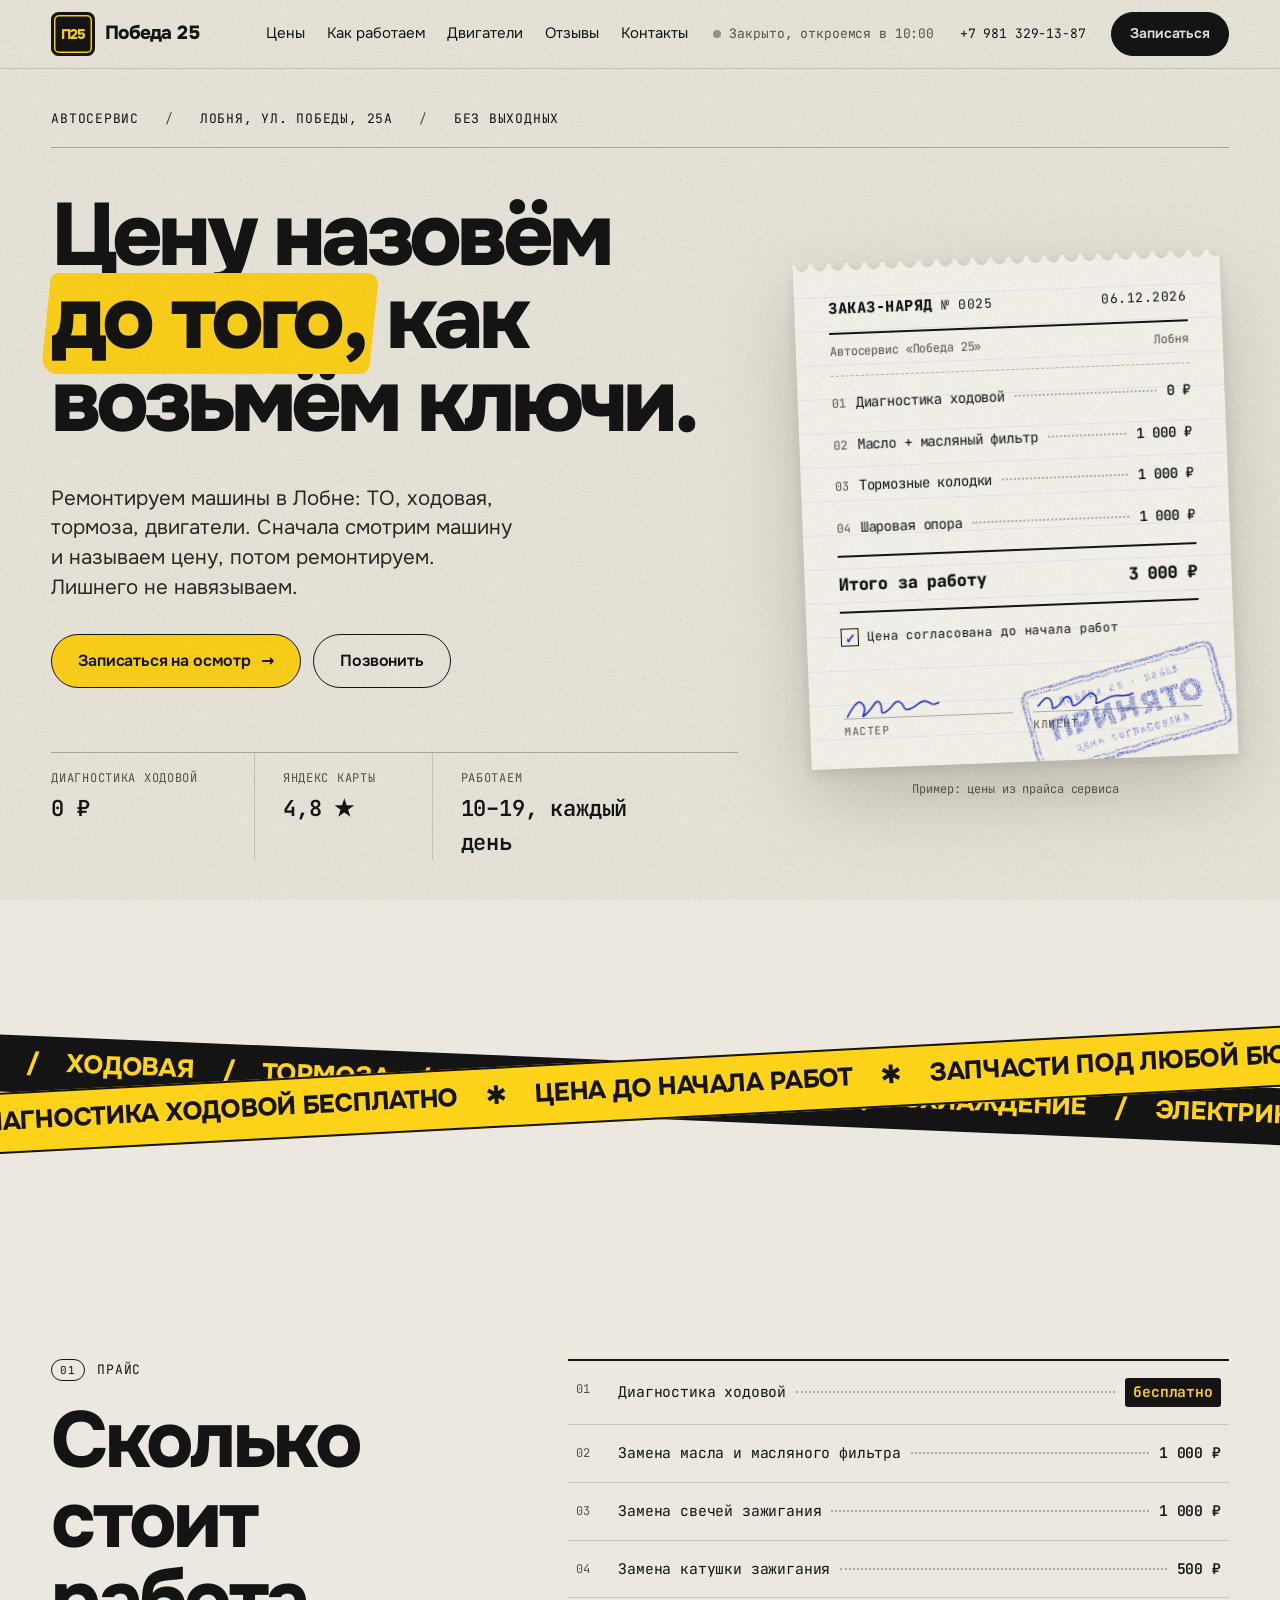
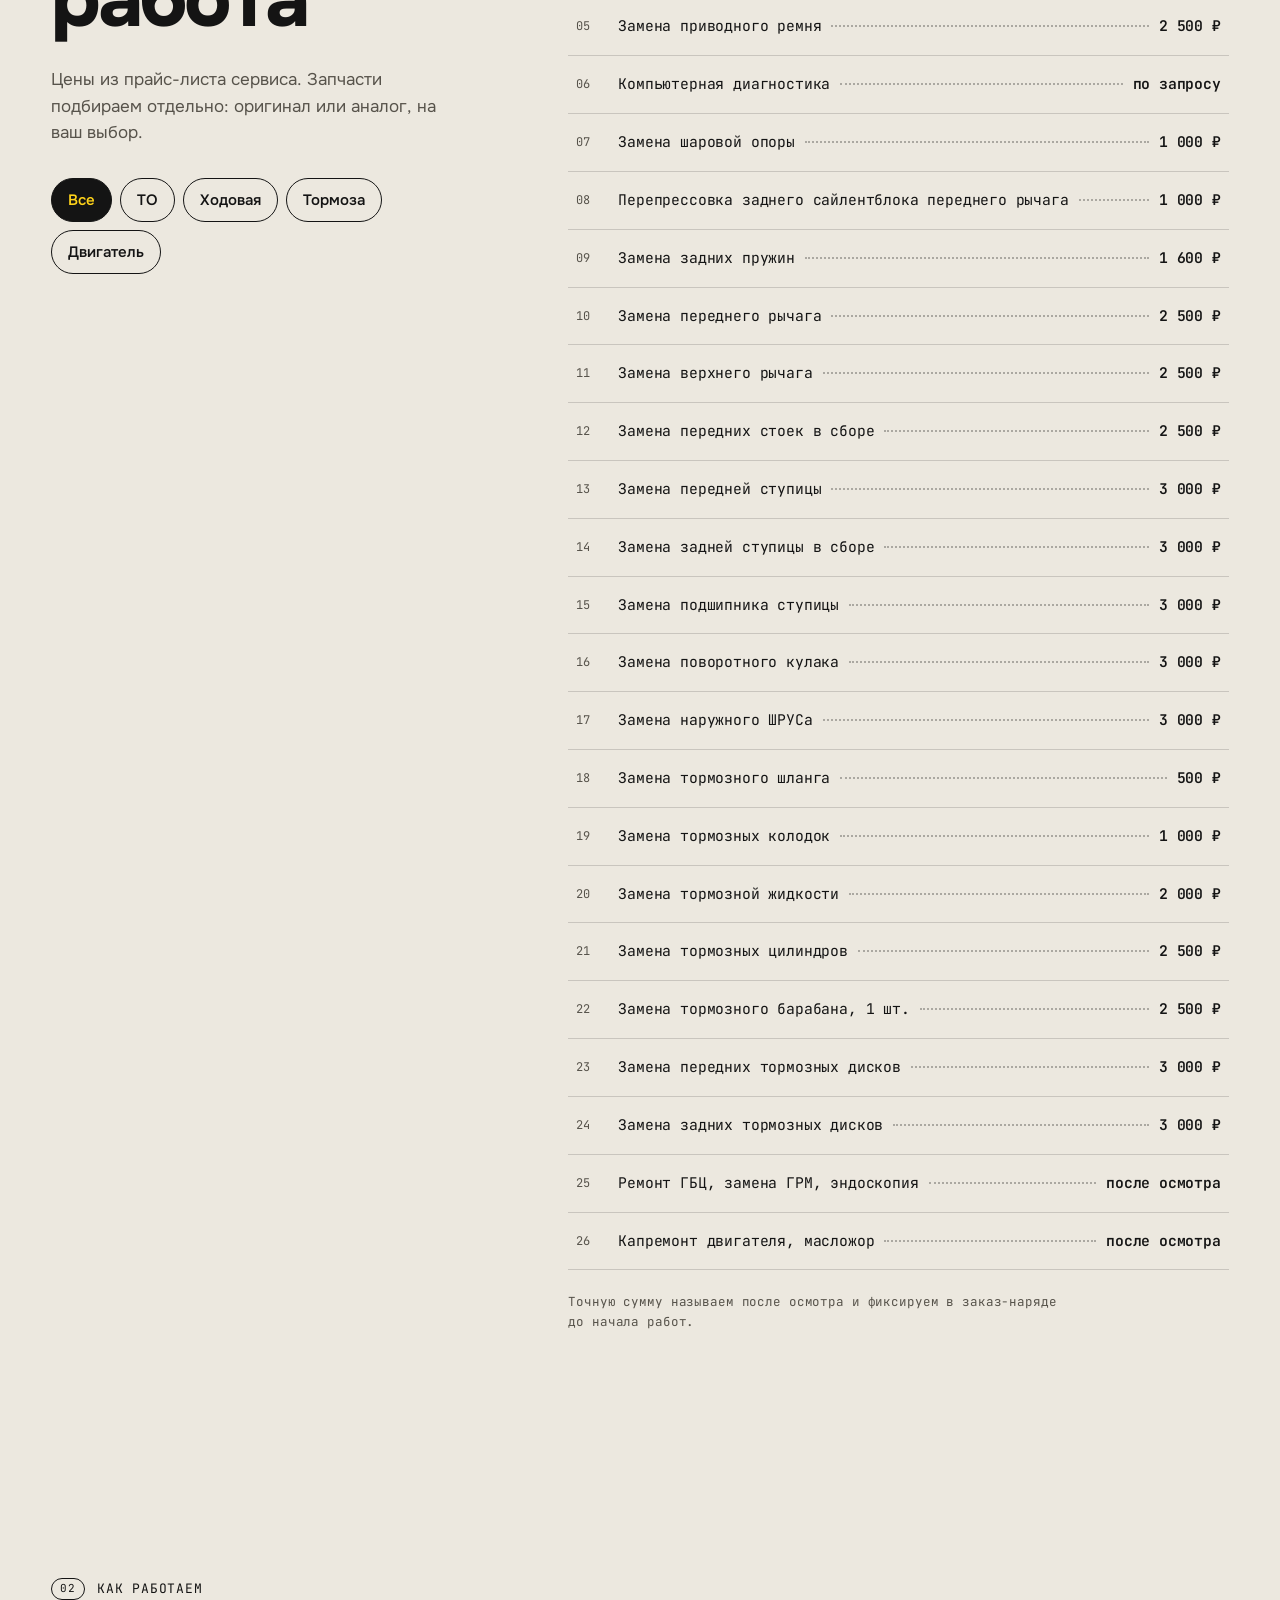
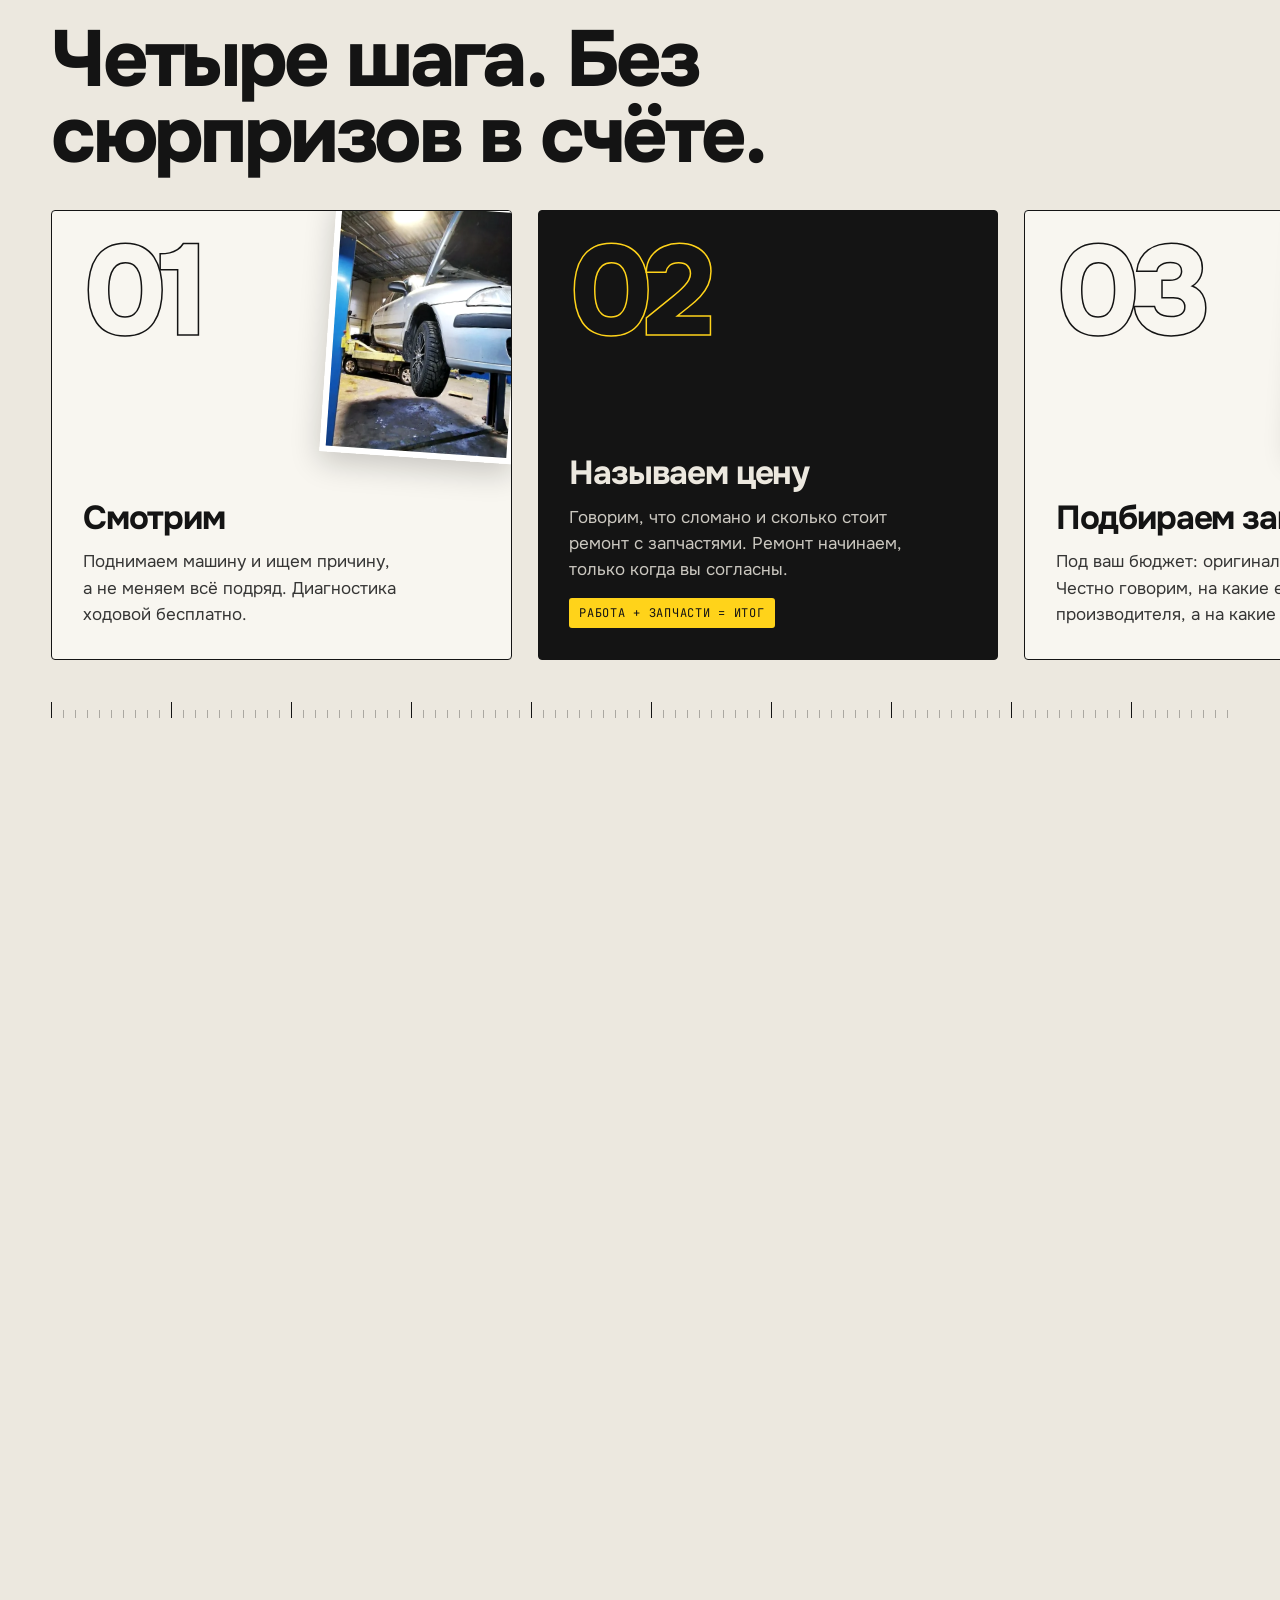
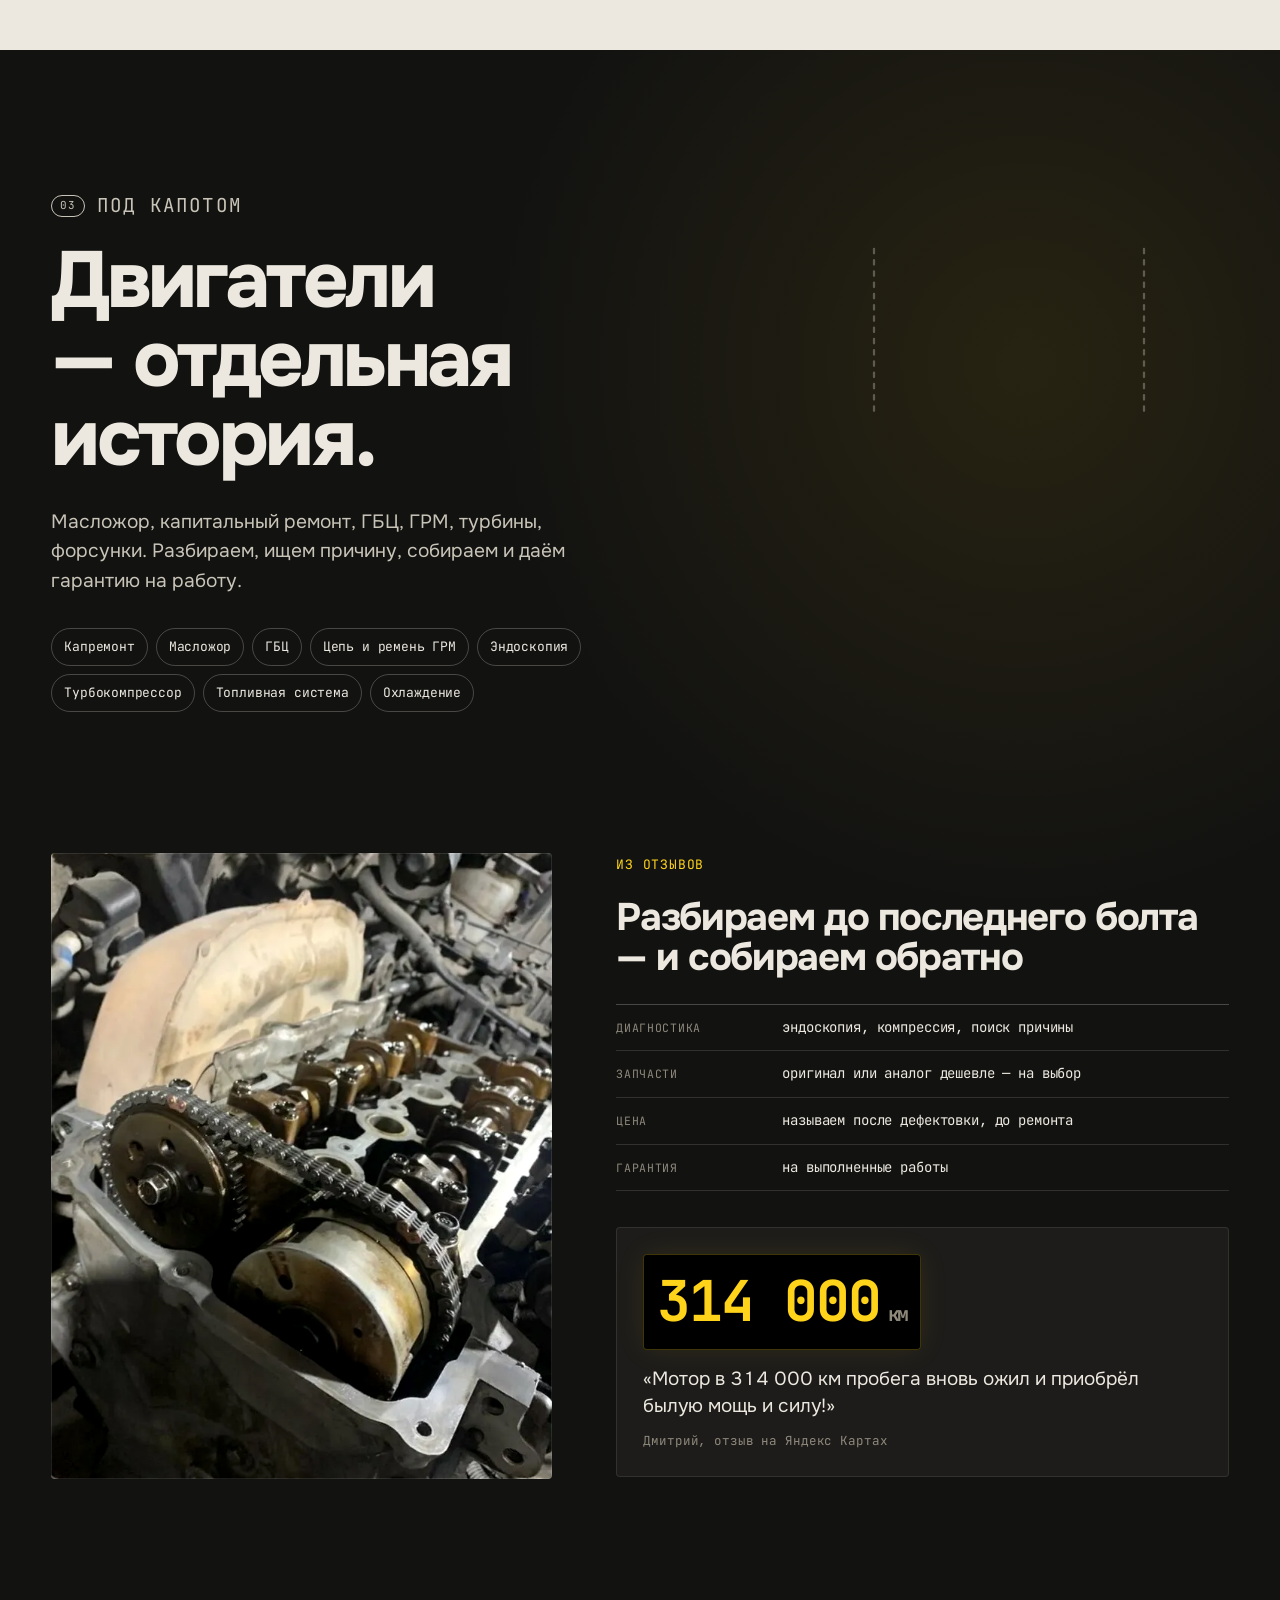
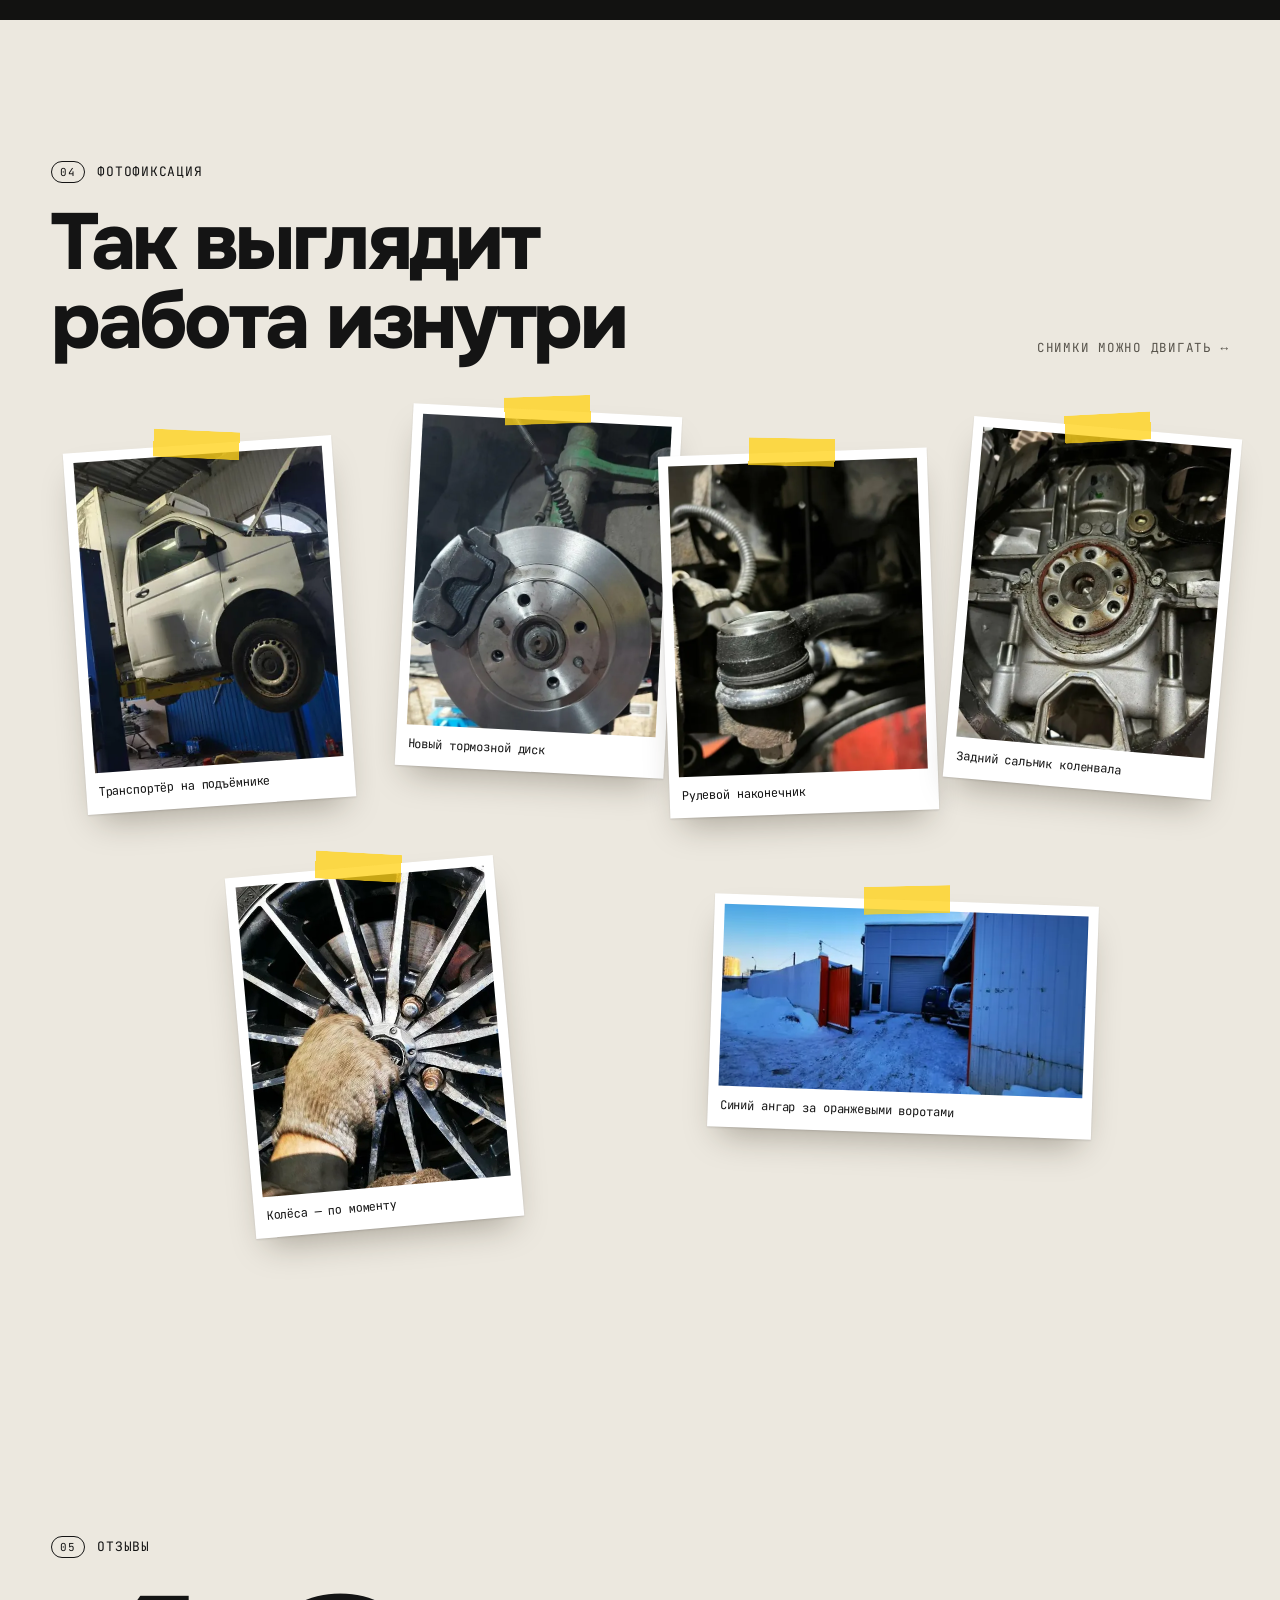
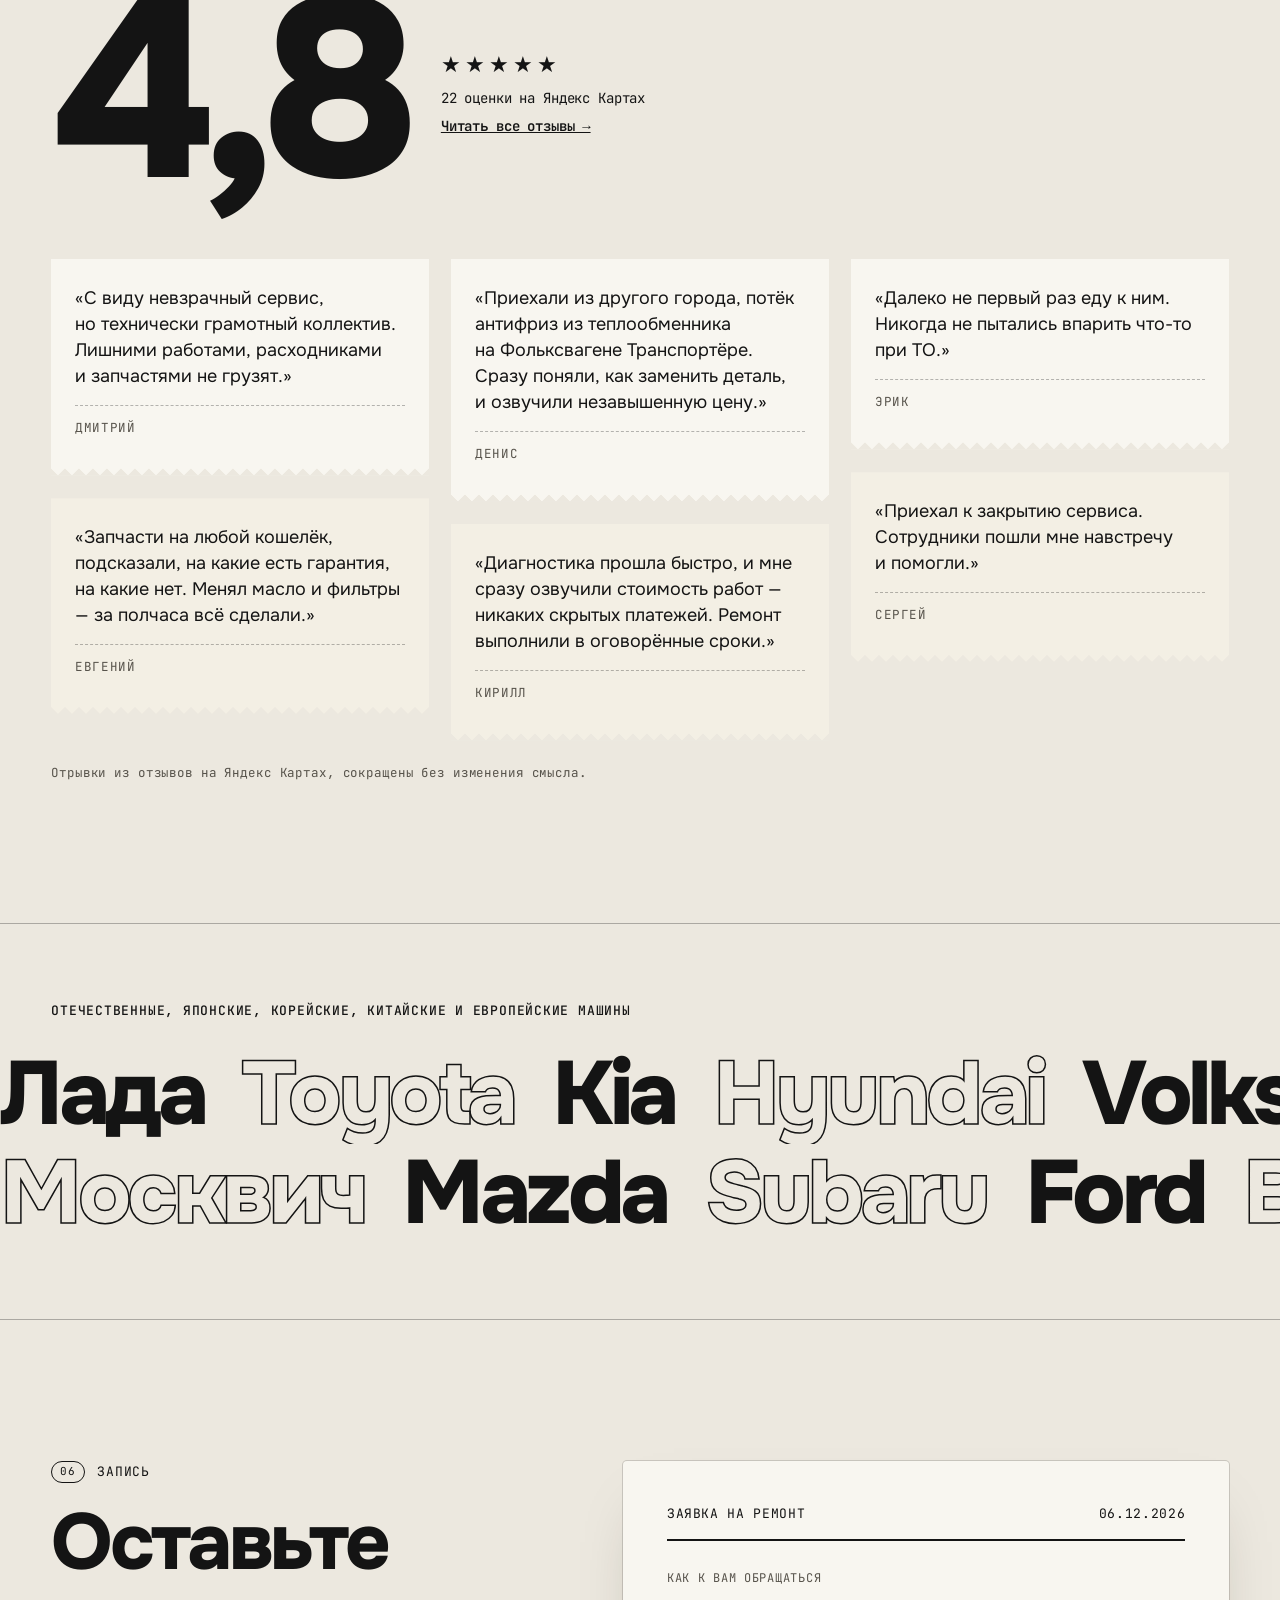
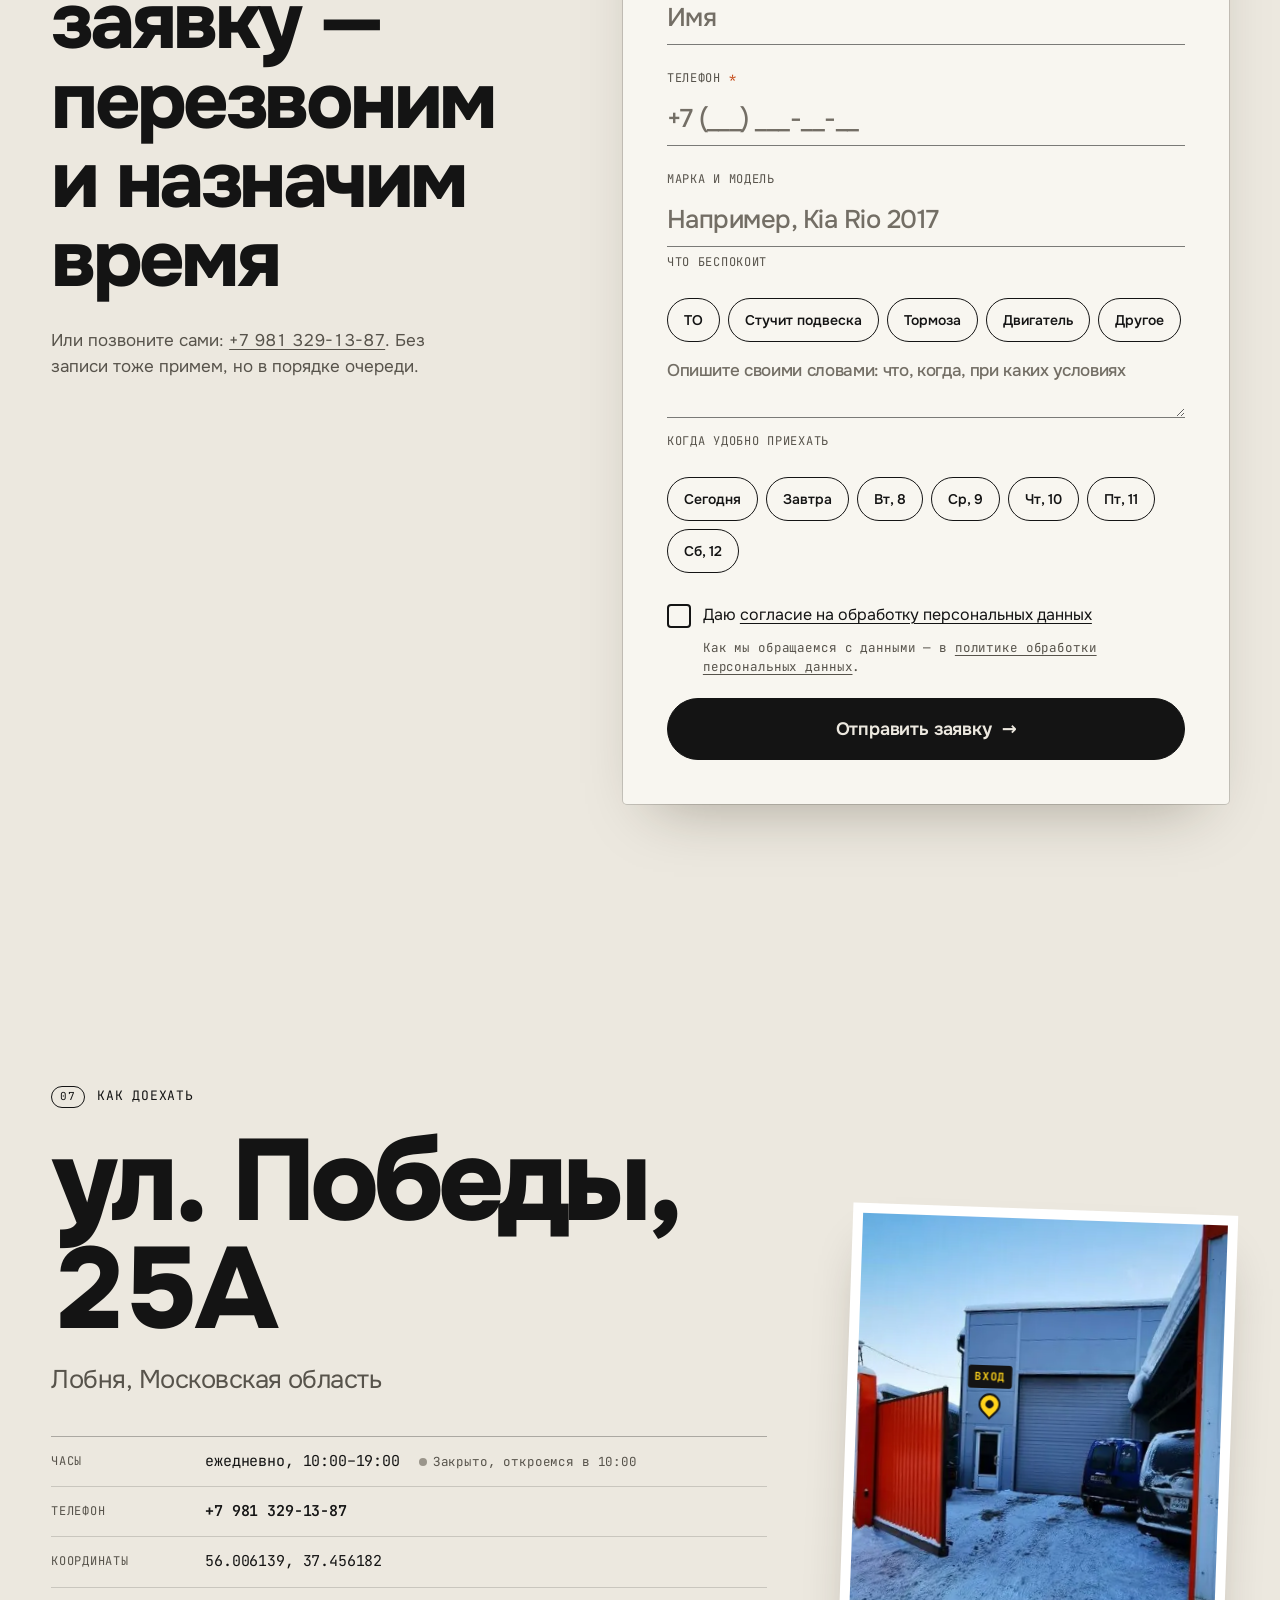
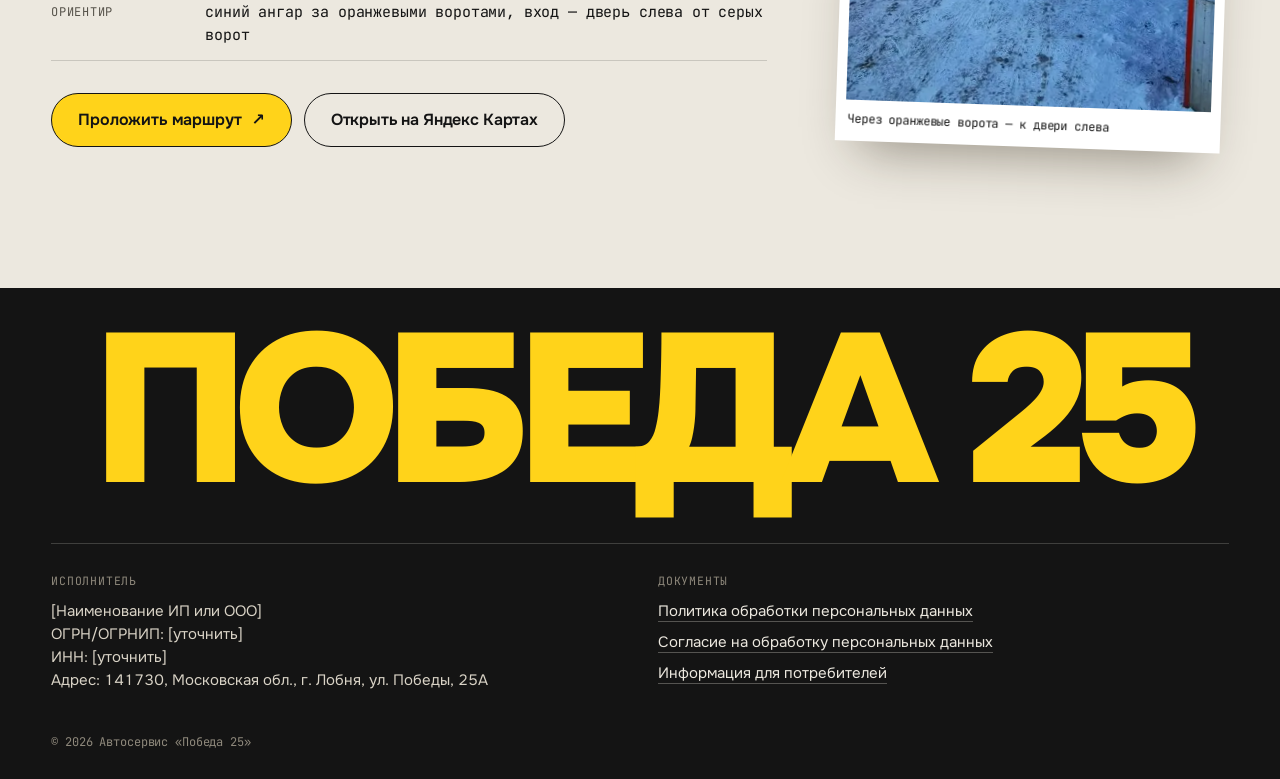
==== commit 16464f7f: "Исправлены наложения картинок на текст - на телефоне фото в шагах «Как работаем» стоят под текстом, " ====
--- a/index.html
+++ b/index.html
@@ -1,5 +1,5 @@
 <!doctype html>
-<html lang="ru" class="no-js">
+<html lang="ru" class="no-js force-motion">
 <head>
   <meta charset="utf-8">
   <meta name="viewport" content="width=device-width, initial-scale=1, viewport-fit=cover">
@@ -15,7 +15,7 @@
   <link rel="icon" href="assets/img/favicon.svg" type="image/svg+xml">
   <link rel="preload" href="assets/fonts/onest-cyrillic-wght-normal.woff2" as="font" type="font/woff2" crossorigin>
   <link rel="preload" href="assets/fonts/jetbrains-mono-cyrillic-wght-normal.woff2" as="font" type="font/woff2" crossorigin>
-  <link rel="stylesheet" href="assets/css/style.css?v=11">
+  <link rel="stylesheet" href="assets/css/style.css?v=16">
   <script type="application/ld+json">
   {
     "@context": "https://schema.org",
@@ -286,10 +286,10 @@
       <div class="board" data-board>
         <figure class="print" style="--r:-4deg;--x:2%;--y:4%"><img src="assets/img/lift-transporter-s.webp" alt="Фургон Volkswagen на подъёмнике" loading="lazy" width="560" height="420" draggable="false"><figcaption class="mono">Транспортёр на подъёмнике</figcaption></figure>
         <figure class="print" style="--r:3deg;--x:30%;--y:0%"><img src="assets/img/brake-disc-s.webp" alt="Новый тормозной диск и суппорт" loading="lazy" width="560" height="807" draggable="false"><figcaption class="mono">Новый тормозной диск</figcaption></figure>
-        <figure class="print" style="--r:-2deg;--x:54%;--y:8%"><img src="assets/img/tie-rod-s.webp" alt="Рулевой наконечник крупным планом" loading="lazy" width="560" height="753" draggable="false"><figcaption class="mono">Рулевой наконечник</figcaption></figure>
-        <figure class="print" style="--r:5deg;--x:76%;--y:2%"><img src="assets/img/engine-block-s.webp" alt="Блок двигателя со снятым сальником коленвала" loading="lazy" width="560" height="747" draggable="false"><figcaption class="mono">Задний сальник коленвала</figcaption></figure>
-        <figure class="print" style="--r:-6deg;--x:14%;--y:48%"><img src="assets/img/wheel-s.webp" alt="Мастер затягивает колёсные болты" loading="lazy" width="471" height="1024" draggable="false"><figcaption class="mono">Колёса — по моменту</figcaption></figure>
-        <figure class="print" style="--r:2deg;--x:62%;--y:50%"><img src="assets/img/outside-s.webp" alt="Синий ангар автосервиса с оранжевыми воротами зимой" loading="lazy" width="560" height="259" draggable="false"><figcaption class="mono">Синий ангар за оранжевыми воротами</figcaption></figure>
+        <figure class="print" style="--r:-2deg;--x:52%;--y:5%"><img src="assets/img/tie-rod-s.webp" alt="Рулевой наконечник крупным планом" loading="lazy" width="560" height="753" draggable="false"><figcaption class="mono">Рулевой наконечник</figcaption></figure>
+        <figure class="print" style="--r:5deg;--x:77%;--y:2%"><img src="assets/img/engine-block-s.webp" alt="Блок двигателя со снятым сальником коленвала" loading="lazy" width="560" height="747" draggable="false"><figcaption class="mono">Задний сальник коленвала</figcaption></figure>
+        <figure class="print" style="--r:-5deg;--x:16%;--y:54%"><img src="assets/img/wheel-s.webp" alt="Мастер затягивает колёсные болты" loading="lazy" width="471" height="1024" draggable="false"><figcaption class="mono">Колёса — по моменту</figcaption></figure>
+        <figure class="print" style="--r:2deg;--x:56%;--y:58%"><img src="assets/img/outside-s.webp" alt="Синий ангар автосервиса с оранжевыми воротами зимой" loading="lazy" width="560" height="259" draggable="false"><figcaption class="mono">Синий ангар за оранжевыми воротами</figcaption></figure>
       </div>
     </section>
 
@@ -454,6 +454,6 @@
     <p class="foot__copy mono">© <span data-year>2026</span> Автосервис «Победа 25»</p>
   </footer>
 
-  <script src="assets/js/main.js?v=11" defer></script>
+  <script src="assets/js/main.js?v=16" defer></script>
 </body>
 </html>
--- a/assets/css/style.css
+++ b/assets/css/style.css
@@ -203,7 +203,7 @@
 .docket__total { display: flex; justify-content: space-between; font-size: 17px; font-weight: 800; padding: 14px 0; border-top: 2px solid var(--ink); border-bottom: 2px solid var(--ink); opacity: 0; transition: opacity .4s; }
 .docket__agree { font-size: 12.5px; margin-top: 14px; display: flex; gap: 8px; align-items: center; opacity: 0; transition: opacity .4s; }
 .docket__agree .box { display: grid; place-items: center; width: 18px; height: 18px; border: 1.5px solid var(--ink); font-size: 13px; color: var(--stamp); font-weight: 800; }
-.docket__sign { display: grid; grid-template-columns: 1fr 1fr; gap: 20px; margin-top: 22px; font-size: 11px; color: var(--ink-2); text-transform: uppercase; letter-spacing: .05em; }
+.docket__sign { display: grid; grid-template-columns: 1fr 1fr; gap: 20px; margin-top: 72px; font-size: 11px; color: var(--ink-2); text-transform: uppercase; letter-spacing: .05em; }
 .docket__sign > div { border-top: 1px solid var(--line-2); padding-top: 4px; position: relative; }
 .docket__sign svg { position: absolute; left: 0; bottom: 14px; width: 110px; height: 32px; overflow: visible; }
 .sig { fill: none; stroke: var(--stamp); stroke-width: 1.8; stroke-linecap: round; stroke-linejoin: round; stroke-dasharray: 400; stroke-dashoffset: 400; transition: stroke-dashoffset 1.2s ease-in-out; }
@@ -291,7 +291,7 @@
   background: var(--sheet); border: 1.5px solid var(--ink); border-radius: var(--radius); overflow: hidden;
 }
 .step:nth-child(even) { background: var(--ink); color: var(--paper); }
-.step__n { font: 800 clamp(80px, 10vw, 150px)/.8 var(--sans); letter-spacing: -.06em; color: transparent; -webkit-text-stroke: 1.5px currentColor; margin-bottom: auto; }
+.step__n { font: 800 clamp(80px, 10vw, 150px)/.8 var(--sans); letter-spacing: -.06em; color: transparent; -webkit-text-stroke: 1.5px var(--ink); margin-bottom: auto; }
 .step:nth-child(even) .step__n { -webkit-text-stroke-color: var(--signal); }
 .step h3 { font-size: clamp(26px, 2.6vw, 36px); letter-spacing: -.035em; line-height: 1; }
 .step p { max-width: 34ch; color: inherit; opacity: .85; }
@@ -305,7 +305,8 @@
   .how__sticky { position: static; height: auto; overflow: visible; padding: 80px 0; }
   .how__track { width: auto; flex-direction: column; transform: none !important; }
   .step { width: 100%; min-height: 300px; }
-  .step img { width: 34%; max-width: 130px; right: -6px; top: -6px; border-width: 4px; }
+  .step img { position: static; order: 10; width: 100%; max-width: none; aspect-ratio: 16 / 10; transform: none; border: 0; box-shadow: none; margin-top: 8px; border-radius: 2px; }
+  .step__n { margin-bottom: 8px; }
   .step h3, .step p { max-width: 100%; }
   .how__ruler { display: none; }
 }
@@ -350,7 +351,7 @@
 /* ---------- Фото ---------- */
 .photos__head { display: grid; grid-template-columns: 1fr auto; align-items: end; gap: 20px; }
 .hint { font-size: 12.5px; text-transform: uppercase; letter-spacing: .06em; padding-bottom: 32px; }
-.board { position: relative; height: clamp(560px, 62vw, 820px); margin-top: 20px; }
+.board { position: relative; height: clamp(560px, 66vw, 960px); margin-top: 20px; }
 .print {
   position: absolute; left: var(--x); top: var(--y); width: clamp(180px, 21vw, 300px);
   padding: 10px 10px 0; background: #fff; box-shadow: 0 1px 2px rgba(0,0,0,.12), 0 18px 34px -12px rgba(40, 32, 15, .35);
@@ -364,10 +365,10 @@
 .print:nth-child(6) { width: clamp(240px, 30vw, 420px); }
 .print:nth-child(6) img { aspect-ratio: 2/1; }
 
-@media (max-width: 760px) {
+@media (max-width: 1024px) {
   .board { height: auto; display: flex; gap: 18px; overflow-x: auto; scroll-snap-type: x mandatory; padding: 24px 4px 30px; margin-inline: calc(var(--pad) * -1); padding-inline: var(--pad); }
-  .print { position: relative; left: auto; top: auto; flex: none; width: 70vw; scroll-snap-align: center; touch-action: auto; cursor: default; }
-  .print:nth-child(6) { width: 85vw; }
+  .print { position: relative; left: auto; top: auto; flex: none; width: min(70vw, 340px); scroll-snap-align: center; touch-action: auto; cursor: default; }
+  .print:nth-child(6) { width: min(85vw, 460px); }
   .hint { display: none; }
 }
 
